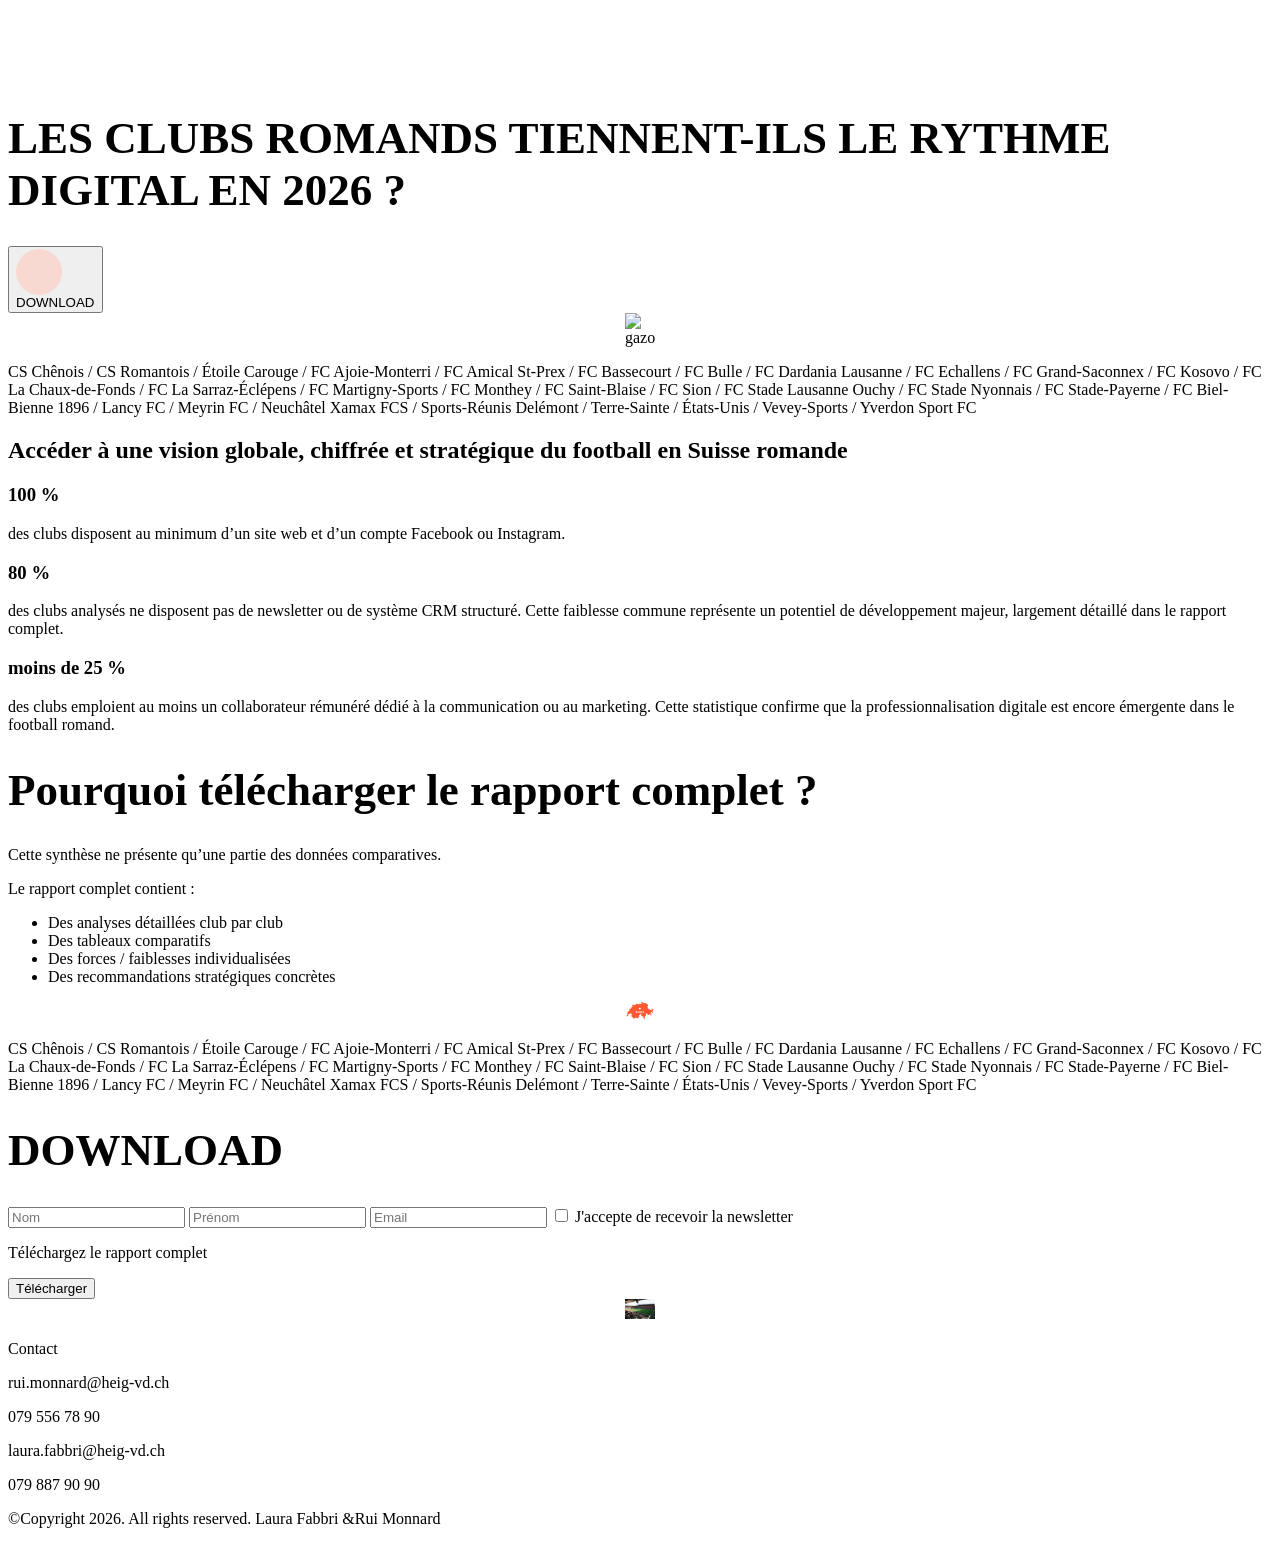
==== index.html @ 4b09a420 "Merge branch 'main' into dev" ====
<!DOCTYPE html>
<html lang="en">
<head>
    <meta charset="UTF-8">
    <meta name="viewport" content="width=device-width, initial-scale=1.0">
    <title>FC</title>
    <link rel="stylesheet" href="css/style.css">
    <script src="src/main.js" type="module" defer></script>

</head>
<body>
    <!-- data-bind-global="count" : Affiche le nombre total de rapports (métadonnées globales) -->
    <h1 data-bind-global="count"></h1>
    <div class="home_marquee__wrapper" data-marquee-wrapper="" style="transform: translateX(calc(-25% + 263.953px));"> <p style="transform: translateX(-19.35%);">United through the love of football&nbsp;</p> <p style="transform: translateX(-19.35%);">United through the love of football&nbsp;</p> </div>

    <h1>LES CLUBS ROMANDS TIENNENT-ILS LE RYTHME DIGITAL EN 2026 ?</h1>



<button class="download-btn">
    <span class="icon">
        <i class="ph ph-download-simple"></i>
    </span>
    <span class="text">DOWNLOAD</span>
</button>

 <section id="image-de-fond">
        <img src="./img/gazon.jpg" alt="gazon">
    </section>

    <p>CS Chênois / CS Romantois / Étoile Carouge / FC Ajoie-Monterri / FC Amical St-Prex / FC Bassecourt / FC Bulle / FC Dardania Lausanne / FC Echallens / FC Grand-Saconnex / FC Kosovo / FC La Chaux-de-Fonds / FC La Sarraz-Éclépens / FC Martigny-Sports / FC Monthey / FC Saint-Blaise / FC Sion / FC Stade Lausanne Ouchy / FC Stade Nyonnais / FC Stade-Payerne / FC Biel-Bienne 1896 / Lancy FC / Meyrin FC / Neuchâtel Xamax FCS / Sports-Réunis Delémont / Terre-Sainte / États-Unis / Vevey-Sports / Yverdon Sport FC</p>

    <h2>Accéder à une vision globale, chiffrée et stratégique du football en Suisse romande</h2>

<!-- data-bind-global="count" : Affiche le nombre total de rapports (métadonnées globales) -->
    <p data-bind-global="count"></p>

    <h3>100 % </h3>
    <p>des clubs disposent au minimum d’un site web et d’un compte Facebook ou Instagram. </p>

    <h3>80 % </h3>
    <p> des clubs analysés ne disposent pas de newsletter ou de système CRM structuré. Cette faiblesse commune représente un potentiel de développement majeur, largement détaillé dans le rapport complet. </p>

    <h3> moins de 25 % </h3>
    <p>des clubs emploient au moins un collaborateur rémunéré dédié à la communication ou au marketing. Cette statistique confirme que la professionnalisation digitale est encore émergente dans le football romand. </p>

    <h1>Pourquoi télécharger le rapport complet ?</h1>
    <p>Cette synthèse ne présente qu’une partie des données comparatives.<p/>
        <p>Le rapport complet contient :</p>


<ul>
    <li>Des analyses détaillées club par club</li>
    <li>Des tableaux comparatifs</li>
    <li>Des forces / faiblesses individualisées</li>
    <li>Des recommandations stratégiques concrètes</li>
</ul>


 <section id="Suisse">
        <img src="./img/suisse.svg" alt="Suisse">
    </section>

 <!-- id="teamList" : Conteneur où seront ajoutés dynamiquement les éléments de l'équipe. Le nom de cet ID ne doit pas être modifié. -->
    <section id="teamList">
    </section>

<p>CS Chênois / CS Romantois / Étoile Carouge / FC Ajoie-Monterri / FC Amical St-Prex / FC Bassecourt / FC Bulle / FC Dardania Lausanne / FC Echallens / FC Grand-Saconnex / FC Kosovo / FC La Chaux-de-Fonds / FC La Sarraz-Éclépens / FC Martigny-Sports / FC Monthey / FC Saint-Blaise / FC Sion / FC Stade Lausanne Ouchy / FC Stade Nyonnais / FC Stade-Payerne / FC Biel-Bienne 1896 / Lancy FC / Meyrin FC / Neuchâtel Xamax FCS / Sports-Réunis Delémont / Terre-Sainte / États-Unis / Vevey-Sports / Yverdon Sport FC</p>

<h1>DOWNLOAD</h1>


    <form id="downloadForm">
    <input type="text" name="lastName" placeholder="Nom">
    <input type="text" name="firstName" placeholder="Prénom">
    <input type="email" name="email" placeholder="Email">
    <input type="checkbox" name="newsletterAgreement" id="consent">
    <label for="consent">J'accepte de recevoir la newsletter</label>
    <p>Téléchargez le rapport complet</p>
    <button type="submit">Télécharger</button>
</form>

<section id="terrain">
        <img src="./img/terrain.jpg" alt="Terrain de football">
    </section>

    
    <!-- id="teamList" : Conteneur où seront ajoutés dynamiquement les éléments de l'équipe. Le nom de cet ID ne doit pas être modifié. -->
    <section id="teamList">
    </section>

    <!-- id="messageContainer" : Conteneur pour afficher les messages de succès ou d'erreur. Le nom de cet ID ne doit pas être modifié. -->
    <div id="messageContainer"></div>

    <!-- id="downloadForm" : Formulaire pour télécharger le PDF. Le nom de cet ID ne doit pas être modifié. -->
   <!--<form id="downloadForm"> </form>--> 
    
<footer>
    <p>Contact</p>
    <p>rui.monnard@heig-vd.ch</p>
    <p>079 556 78 90</p>
    <p>laura.fabbri@heig-vd.ch</p>
    <p>079 887 90 90</p>

     <p>©Copyright 2026. All rights reserved. Laura Fabbri &Rui Monnard</p>
</footer>
</body>
</html>
---- css/style.css ----
@import "reset.css";
@import "theme.css";

img {
    width: 100%;
    max-width: 30px;
    height: auto;
    display: block;
    margin: 0 auto 5px;
    transition: transform 0.3s;
}

.logo-box {
    border: 2px solid #ccc;
    padding: 10px;
    background-color: darkblue;
    color: white;
    text-align: center;
    transition: background-color 0.3s;
    height: 100%;
    display: flex;
    flex-direction: column;
    justify-content: center;
    align-items: center;
    border-radius: 15px;
    overflow: hidden;
}

.logo-box:hover {
    background-color: orange;
}

.logo-box:hover img {
    transform: scale(1.2);
}

.logo-box[data-team-name="Lancy FC"]:hover img {
    transform: scale(1.5);
}

.logo-box h2 {
    margin: 0;
    font-size: 0.8em;
}

#teamList {
    display: grid;
    grid-template-columns: repeat(7, 1fr);
    gap: 10px;
}

#teamList article {
    height: 90px;
}

@media (max-width: 768px) {
    #teamList {
        grid-template-columns: repeat(4, 1fr);
    }
}
    width: 250px;
}


.download-btn {
    display: inline-flex;
    align-items: center;
    gap: 14px;

    background-color: #fe5933; /* Orange du bouton */
    border: none;
    padding: 16px 32px;
    border-radius: 50px;

    font-family: Arial, sans-serif;
    cursor: pointer;

    color: white;
    font-size: 20px;
    font-weight: 700;

    box-shadow: 0 4px 12px rgba(0,0,0,0.25);
}

/* Cercle derrière l’icône */
.download-btn .icon {
    display: flex;
    justify-content: center;
    align-items: center;

    width: 46px;
    height: 46px;
    background-color: #f7d9d2; /* Cercle rose clair */
    border-radius: 50%;
}

/* Icône Phosphor */
.download-btn .icon i {
    font-size: 28px;
    color: #000;
}

.download-btn:hover {
    background-color: #ff6a41;
}

.download-btn:active {
    transform: scale(0.96);
}
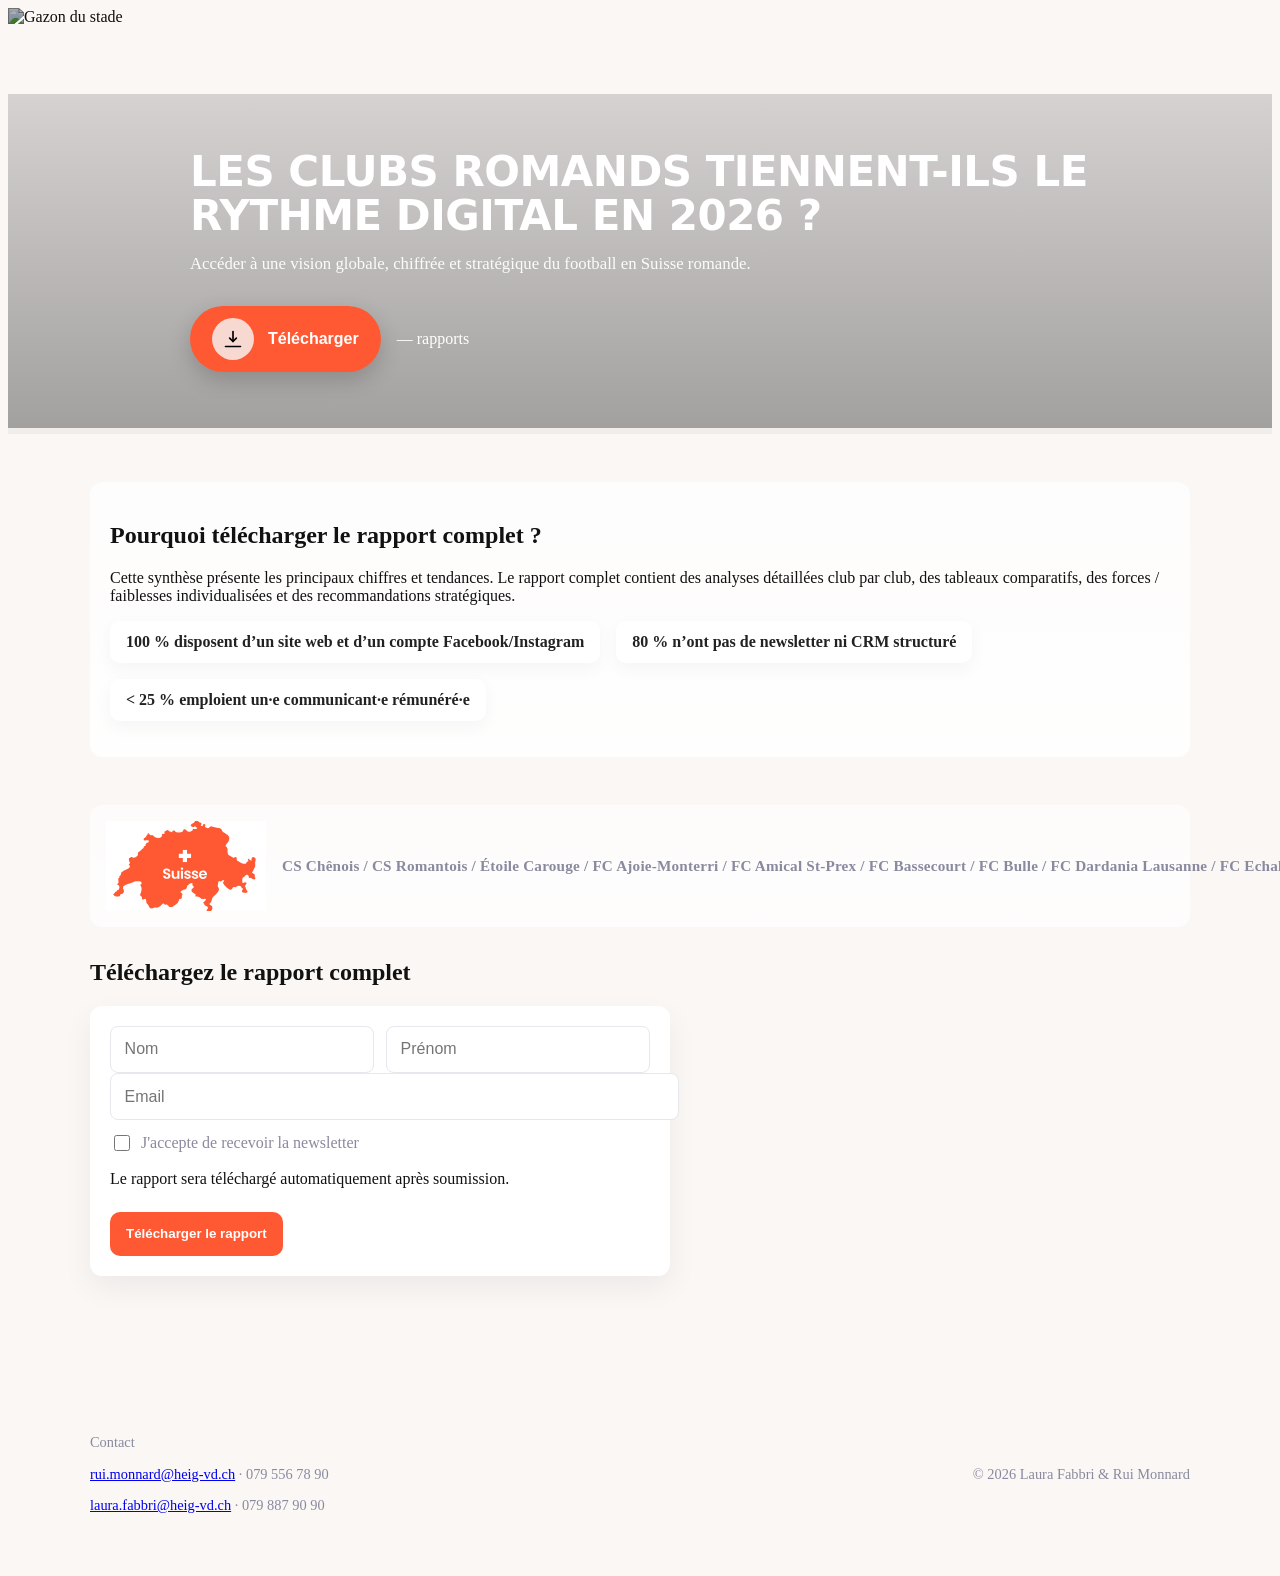
==== commit f8a7d6ea: "Grand changement" ====
--- a/index.html
+++ b/index.html
@@ -9,100 +9,88 @@
 
 </head>
 <body>
-    <!-- data-bind-global="count" : Affiche le nombre total de rapports (métadonnées globales) -->
-    <h1 data-bind-global="count"></h1>
-    <div class="home_marquee__wrapper" data-marquee-wrapper="" style="transform: translateX(calc(-25% + 263.953px));"> <p style="transform: translateX(-19.35%);">United through the love of football&nbsp;</p> <p style="transform: translateX(-19.35%);">United through the love of football&nbsp;</p> </div>
+  <header id="hero">
+    <div class="hero-overlay">
+      <div class="container">
+        <h1>LES CLUBS ROMANDS TIENNENT-ILS LE RYTHME DIGITAL EN 2026 ?</h1>
+        <p class="lead">Accéder à une vision globale, chiffrée et stratégique du football en Suisse romande.</p>
 
-    <h1>LES CLUBS ROMANDS TIENNENT-ILS LE RYTHME DIGITAL EN 2026 ?</h1>
+        <div class="hero-actions">
+          <a class="download-btn" href="#downloadForm" aria-label="Télécharger le rapport">
+            <span class="icon" aria-hidden="true">
+              <svg width="20" height="20" viewBox="0 0 24 24" fill="none" xmlns="http://www.w3.org/2000/svg"><path d="M12 3v12" stroke="#000" stroke-width="2" stroke-linecap="round" stroke-linejoin="round"/><path d="M8 11l4 4 4-4" stroke="#000" stroke-width="2" stroke-linecap="round" stroke-linejoin="round"/><path d="M21 21H3" stroke="#000" stroke-width="2" stroke-linecap="round" stroke-linejoin="round"/></svg>
+            </span>
+            <span class="text">Télécharger</span>
+          </a>
+          <p class="meta small" data-bind-global="count">— rapports</p>
+        </div>
+      </div>
+    </div>
+    <img class="hero-image" src="./img/gazon.jpg" alt="Gazon du stade">
+  </header>
+
+  <main class="container">
+    <section class="intro">
+      <h2>Pourquoi télécharger le rapport complet ?</h2>
+      <p>Cette synthèse présente les principaux chiffres et tendances. Le rapport complet contient des analyses détaillées club par club, des tableaux comparatifs, des forces / faiblesses individualisées et des recommandations stratégiques.</p>
+
+      <ul class="highlights">
+        <li><strong>100 %</strong> disposent d’un site web et d’un compte Facebook/Instagram</li>
+        <li><strong>80 %</strong> n’ont pas de newsletter ni CRM structuré</li>
+        <li><strong>&lt; 25 %</strong> emploient un·e communicant·e rémunéré·e</li>
+      </ul>
+    </section>
+
+    <section id="teamList" aria-label="Liste des rapports"></section>
+
+  
+    <section class="map-and-list">
+      <img src="./img/suisse.svg" alt="Carte de la Suisse" class="map" />
+     
+     <div class="ticker" aria-label="Liste des clubs en défilement">
+        <div class="ticker__move">
+          <span class="ticker__item">CS Chênois / CS Romantois / Étoile Carouge / FC Ajoie-Monterri / FC Amical St-Prex / FC Bassecourt / FC Bulle / FC Dardania Lausanne / FC Echallens / FC Grand-Saconnex / FC Kosovo / FC La Chaux-de-Fonds / FC La Sarraz-Éclépens / FC Martigny-Sports / FC Monthey / FC Saint-Blaise / FC Sion / FC Stade Lausanne Ouchy / FC Stade Nyonnais / FC Stade-Payerne / FC Biel-Bienne 1896 / Lancy FC / Meyrin FC / Neuchâtel Xamax FCS / Sports-Réunis Delémont / Terre-Sainte / Vevey-Sports / Yverdon Sport FC &nbsp; • &nbsp;</span>
+          <!-- duplication pour boucle fluide -->
+          <span class="ticker__item">CS Chênois / CS Romantois / Étoile Carouge / FC Ajoie-Monterri / FC Amical St-Prex / FC Bassecourt / FC Bulle / FC Dardania Lausanne / FC Echallens / FC Grand-Saconnex / FC Kosovo / FC La Chaux-de-Fonds / FC La Sarraz-Éclépens / FC Martigny-Sports / FC Monthey / FC Saint-Blaise / FC Sion / FC Stade Lausanne Ouchy / FC Stade Nyonnais / FC Stade-Payerne / FC Biel-Bienne 1896 / Lancy.FC/ Meyrin.FC/ Neuchâtel.Xamax.FCS/ Sports-Réunis.Delémont/ Terre-Sainte/ Vevey-Sports/ Yverdon.Sport.FC &nbsp; • &nbsp;</span>
+        </div>
+      </div>
+     </section>
 
 
+    <section id="download" class="download-section">
+      <h2>Téléchargez le rapport complet</h2>
 
-<button class="download-btn">
-    <span class="icon">
-        <i class="ph ph-download-simple"></i>
-    </span>
-    <span class="text">DOWNLOAD</span>
-</button>
+      <form id="downloadForm" class="form-card" aria-label="Formulaire de téléchargement">
+        <div class="form-row">
+          <input type="text" name="lastName" placeholder="Nom" required>
+          <input type="text" name="firstName" placeholder="Prénom" required>
+        </div>
 
- <section id="image-de-fond">
-        <img src="./img/gazon.jpg" alt="gazon">
+        <input type="email" name="email" placeholder="Email" required>
+
+        <label class="checkbox">
+          <input type="checkbox" name="newsletterAgreement" id="consent">
+          <span>J'accepte de recevoir la newsletter</span>
+        </label>
+
+        <p class="small muted">Le rapport sera téléchargé automatiquement après soumission.</p>
+
+        <button type="submit" class="primary">Télécharger le rapport</button>
+      </form>
+
+      <div id="messageContainer" aria-live="polite"></div>
     </section>
+  </main>
 
-    <p>CS Chênois / CS Romantois / Étoile Carouge / FC Ajoie-Monterri / FC Amical St-Prex / FC Bassecourt / FC Bulle / FC Dardania Lausanne / FC Echallens / FC Grand-Saconnex / FC Kosovo / FC La Chaux-de-Fonds / FC La Sarraz-Éclépens / FC Martigny-Sports / FC Monthey / FC Saint-Blaise / FC Sion / FC Stade Lausanne Ouchy / FC Stade Nyonnais / FC Stade-Payerne / FC Biel-Bienne 1896 / Lancy FC / Meyrin FC / Neuchâtel Xamax FCS / Sports-Réunis Delémont / Terre-Sainte / États-Unis / Vevey-Sports / Yverdon Sport FC</p>
-
-    <h2>Accéder à une vision globale, chiffrée et stratégique du football en Suisse romande</h2>
-
-<!-- data-bind-global="count" : Affiche le nombre total de rapports (métadonnées globales) -->
-    <p data-bind-global="count"></p>
-
-    <h3>100 % </h3>
-    <p>des clubs disposent au minimum d’un site web et d’un compte Facebook ou Instagram. </p>
-
-    <h3>80 % </h3>
-    <p> des clubs analysés ne disposent pas de newsletter ou de système CRM structuré. Cette faiblesse commune représente un potentiel de développement majeur, largement détaillé dans le rapport complet. </p>
-
-    <h3> moins de 25 % </h3>
-    <p>des clubs emploient au moins un collaborateur rémunéré dédié à la communication ou au marketing. Cette statistique confirme que la professionnalisation digitale est encore émergente dans le football romand. </p>
-
-    <h1>Pourquoi télécharger le rapport complet ?</h1>
-    <p>Cette synthèse ne présente qu’une partie des données comparatives.<p/>
-        <p>Le rapport complet contient :</p>
-
-
-<ul>
-    <li>Des analyses détaillées club par club</li>
-    <li>Des tableaux comparatifs</li>
-    <li>Des forces / faiblesses individualisées</li>
-    <li>Des recommandations stratégiques concrètes</li>
-</ul>
-
-
- <section id="Suisse">
-        <img src="./img/suisse.svg" alt="Suisse">
-    </section>
-
- <!-- id="teamList" : Conteneur où seront ajoutés dynamiquement les éléments de l'équipe. Le nom de cet ID ne doit pas être modifié. -->
-    <section id="teamList">
-    </section>
-
-<p>CS Chênois / CS Romantois / Étoile Carouge / FC Ajoie-Monterri / FC Amical St-Prex / FC Bassecourt / FC Bulle / FC Dardania Lausanne / FC Echallens / FC Grand-Saconnex / FC Kosovo / FC La Chaux-de-Fonds / FC La Sarraz-Éclépens / FC Martigny-Sports / FC Monthey / FC Saint-Blaise / FC Sion / FC Stade Lausanne Ouchy / FC Stade Nyonnais / FC Stade-Payerne / FC Biel-Bienne 1896 / Lancy FC / Meyrin FC / Neuchâtel Xamax FCS / Sports-Réunis Delémont / Terre-Sainte / États-Unis / Vevey-Sports / Yverdon Sport FC</p>
-
-<h1>DOWNLOAD</h1>
-
-
-    <form id="downloadForm">
-    <input type="text" name="lastName" placeholder="Nom">
-    <input type="text" name="firstName" placeholder="Prénom">
-    <input type="email" name="email" placeholder="Email">
-    <input type="checkbox" name="newsletterAgreement" id="consent">
-    <label for="consent">J'accepte de recevoir la newsletter</label>
-    <p>Téléchargez le rapport complet</p>
-    <button type="submit">Télécharger</button>
-</form>
-
-<section id="terrain">
-        <img src="./img/terrain.jpg" alt="Terrain de football">
-    </section>
-
-    
-    <!-- id="teamList" : Conteneur où seront ajoutés dynamiquement les éléments de l'équipe. Le nom de cet ID ne doit pas être modifié. -->
-    <section id="teamList">
-    </section>
-
-    <!-- id="messageContainer" : Conteneur pour afficher les messages de succès ou d'erreur. Le nom de cet ID ne doit pas être modifié. -->
-    <div id="messageContainer"></div>
-
-    <!-- id="downloadForm" : Formulaire pour télécharger le PDF. Le nom de cet ID ne doit pas être modifié. -->
-   <!--<form id="downloadForm"> </form>--> 
-    
-<footer>
-    <p>Contact</p>
-    <p>rui.monnard@heig-vd.ch</p>
-    <p>079 556 78 90</p>
-    <p>laura.fabbri@heig-vd.ch</p>
-    <p>079 887 90 90</p>
-
-     <p>©Copyright 2026. All rights reserved. Laura Fabbri &Rui Monnard</p>
-</footer>
+  <footer class="site-footer">
+    <div class="container">
+      <div class="contact">
+        <p>Contact</p>
+        <p><a href="mailto:rui.monnard@heig-vd.ch">rui.monnard@heig-vd.ch</a> · 079 556 78 90</p>
+        <p><a href="mailto:laura.fabbri@heig-vd.ch">laura.fabbri@heig-vd.ch</a> · 079 887 90 90</p>
+      </div>
+      <p class="copyright">© 2026 Laura Fabbri &amp; Rui Monnard</p>
+    </div>
+  </footer>
 </body>
 </html>
--- a/css/style.css
+++ b/css/style.css
@@ -2,112 +2,308 @@
 @import "theme.css";
 
 img {
-    width: 100%;
-    max-width: 30px;
-    height: auto;
-    display: block;
-    margin: 0 auto 5px;
-    transition: transform 0.3s;
-}
-
-.logo-box {
-    border: 2px solid #ccc;
-    padding: 10px;
-    background-color: darkblue;
-    color: white;
-    text-align: center;
-    transition: background-color 0.3s;
-    height: 100%;
-    display: flex;
-    flex-direction: column;
-    justify-content: center;
-    align-items: center;
-    border-radius: 15px;
-    overflow: hidden;
-}
-
-.logo-box:hover {
-    background-color: orange;
-}
-
-.logo-box:hover img {
-    transform: scale(1.2);
-}
-
-.logo-box[data-team-name="Lancy FC"]:hover img {
-    transform: scale(1.5);
-}
-
-.logo-box h2 {
-    margin: 0;
-    font-size: 0.8em;
-}
-
-#teamList {
-    display: grid;
-    grid-template-columns: repeat(7, 1fr);
-    gap: 10px;
-}
-
-#teamList article {
-    height: 90px;
-}
-
-@media (max-width: 768px) {
-    #teamList {
-        grid-template-columns: repeat(4, 1fr);
-    }
-}
     width: 250px;
 }
 
-
-.download-btn {
-    display: inline-flex;
-    align-items: center;
-    gap: 14px;
-
-    background-color: #fe5933; /* Orange du bouton */
-    border: none;
-    padding: 16px 32px;
-    border-radius: 50px;
-
-    font-family: Arial, sans-serif;
-    cursor: pointer;
-
-    color: white;
-    font-size: 20px;
-    font-weight: 700;
-
-    box-shadow: 0 4px 12px rgba(0,0,0,0.25);
-}
-
-/* Cercle derrière l’icône */
-.download-btn .icon {
-    display: flex;
-    justify-content: center;
-    align-items: center;
-
-    width: 46px;
-    height: 46px;
-    background-color: #f7d9d2; /* Cercle rose clair */
-    border-radius: 50%;
-}
-
-/* Icône Phosphor */
-.download-btn .icon i {
-    font-size: 28px;
-    color: #000;
-}
-
-.download-btn:hover {
-    background-color: #ff6a41;
-}
-
-.download-btn:active {
-    transform: scale(0.96);
-}
-
-
-
-
+:root{
+  --accent:#fe5933;
+  --accent-strong:#ff6a41;
+  --muted:#8a8a9f;
+  --bg:#faf7f5;
+  --card:#ffffff;
+  --radius:12px;
+  --container:1100px;
+}
+
+/* Base */
+html,body{
+  height:100%;
+  background:var(--bg);
+  color:#111;
+  -webkit-font-smoothing:antialiased;
+  -moz-osx-font-smoothing:grayscale;
+}
+
+.container{
+  max-width:var(--container);
+  margin:0 auto;
+  padding:1rem;
+}
+
+/* HERO */
+#hero{
+  position:relative;
+  overflow:hidden;
+  min-height:420px;
+  display:flex;
+  align-items:flex-end;
+  margin-bottom:2rem;
+  border-bottom:6px solid rgba(0,0,0,0.04);
+}
+
+.hero-image{
+  position:absolute;
+  inset:0;
+  width:100%;
+  height:100%;
+  object-fit:cover;
+  filter:contrast(0.95) saturate(0.95) brightness(0.7);
+  z-index:0;
+}
+
+.hero-overlay{
+  position:relative;
+  z-index:2;
+  width:100%;
+  padding:2.5rem 1rem;
+  background:linear-gradient(180deg, rgba(0,0,0,0.15) 0%, rgba(0,0,0,0.35) 100%);
+  color:#fff;
+}
+
+#hero .container{
+  display:flex;
+  flex-direction:column;
+  gap:1rem;
+  align-items:flex-start;
+  max-width:900px;
+}
+
+#hero h1{
+  font-family: "Trial", system-ui, sans-serif;
+  font-size: clamp(22px, 5vw, 42px);
+  line-height:1.05;
+  margin:0;
+  letter-spacing: -0.5px;
+}
+
+.lead{
+  margin:0;
+  opacity:0.95;
+  font-size:1.05rem;
+}
+
+/* Hero actions */
+.hero-actions{
+  display:flex;
+  gap:1rem;
+  align-items:center;
+  margin-top:1rem;
+}
+
+.download-btn{
+  display:inline-flex;
+  align-items:center;
+  gap:14px;
+  background-color:var(--accent);
+  border:none;
+  padding:12px 22px;
+  border-radius:50px;
+  font-family: Arial, sans-serif;
+  cursor:pointer;
+  color:white;
+  font-size:16px;
+  font-weight:700;
+  box-shadow: 0 8px 22px rgba(0,0,0,0.18);
+  text-decoration:none;
+}
+
+.download-btn .icon{
+  display:flex;
+  justify-content:center;
+  align-items:center;
+  width:42px;
+  height:42px;
+  background-color:#f7d9d2;
+  border-radius:50%;
+}
+
+.download-btn:hover{ background-color:var(--accent-strong); transform:translateY(-2px); }
+
+/* Intro */
+.intro{
+  background:linear-gradient(180deg, rgba(255,255,255,0.7), rgba(255,255,255,0.9));
+  padding:1.25rem;
+  border-radius:12px;
+  margin-bottom:1.5rem;
+}
+
+.highlights{
+  display:flex;
+  gap:1rem;
+  flex-wrap:wrap;
+  list-style:none;
+  padding:0;
+  margin-top:1rem;
+}
+.highlights li{
+  background:var(--card);
+  padding:0.75rem 1rem;
+  border-radius:10px;
+  box-shadow:0 6px 18px rgba(16,24,40,0.04);
+  font-weight:600;
+  color:#222;
+}
+
+/* Team list (rempli par templating) */
+#teamList{
+  display:grid;
+  grid-template-columns: repeat(auto-fill, minmax(240px,1fr));
+  gap:1rem;
+  margin:1.25rem 0;
+}
+
+/* Template fallback look */
+#teamList article{
+  background:var(--card);
+  border-radius:10px;
+  padding:1rem;
+  box-shadow:0 8px 20px rgba(16,24,40,0.06);
+  display:flex;
+  flex-direction:column;
+  gap:0.5rem;
+  align-items:center;
+  text-align:center;
+}
+
+#teamList img{ width:90px; height:auto; object-fit:contain; border-radius:8px; }
+
+/* Map + clubs list */
+.map-and-list{
+  display:flex;
+  gap:1rem;
+  align-items:center;
+  margin:1.5rem 0;
+  background:linear-gradient(180deg, rgba(255,255,255,0.6), rgba(255,255,255,0.8));
+  padding:1rem;
+  border-radius:12px;
+}
+.map{ width:160px; height:auto; }
+.clubs-list{ font-size:0.9rem; color:var(--muted); margin:0; }
+
+/* Download form */
+.download-section{
+  margin:2rem 0;
+}
+.form-card{
+  background:var(--card);
+  padding:1.25rem;
+  border-radius:12px;
+  box-shadow:0 12px 30px rgba(16,24,40,0.06);
+  max-width:540px;
+}
+.form-row{ display:flex; gap:0.75rem; }
+.form-row input{ flex:1; }
+
+input[type="text"],
+input[type="email"]{
+  width:100%;
+  padding:0.85rem;
+  border-radius:8px;
+  border:1px solid #e7e7ee;
+  font-size:1rem;
+  background:#fff;
+}
+input[type="email"]:focus,
+input[type="text"]:focus{ outline:2px solid rgba(254,89,51,0.12); border-color:var(--accent); }
+
+.checkbox{ display:flex; gap:0.5rem; align-items:center; margin:0.75rem 0; color:var(--muted); }
+.checkbox input{ width:16px; height:16px; }
+
+button.primary{
+  background:var(--accent);
+  color:#fff;
+  border:none;
+  padding:0.9rem 1rem;
+  border-radius:10px;
+  font-weight:700;
+  cursor:pointer;
+  margin-top:0.5rem;
+}
+button.primary:hover{ background:var(--accent-strong); transform:translateY(-1px); }
+
+/* message container */
+#messageContainer{ margin-top:1rem; }
+
+/* Footer */
+.site-footer{
+  margin-top:3rem;
+  padding:2rem 0;
+  font-size:0.9rem;
+  color:var(--muted);
+  background:transparent;
+}
+.site-footer .container{ display:flex; justify-content:space-between; align-items:center; gap:1rem; flex-wrap:wrap; }
+
+/* Responsive */
+@media (max-width:760px){
+  .map-and-list{ flex-direction:column; align-items:flex-start; }
+  .hero-overlay{ padding:1.5rem; }
+  .hero-actions{ flex-direction:column; align-items:flex-start; gap:0.5rem; }
+  .form-row{ flex-direction:column; }
+  #teamList{ grid-template-columns: repeat(2, 1fr); }
+}
+
+@media (max-width:420px){
+  #teamList{ grid-template-columns: 1fr; }
+  .hero-overlay{ padding:1rem; }
+  .container{ padding:0.75rem; }
+}
+
+
+// ...existing code...
+
+/* Ticker horizontal infini (liste des clubs) */
+.ticker{
+  overflow:hidden;
+  width:100%;
+  background:linear-gradient(180deg, rgba(255,255,255,0.0), rgba(255,255,255,0.02));
+  border-radius:8px;
+  padding:0.5rem 0.75rem;
+  box-sizing:border-box;
+}
+
+.ticker__move{
+  display:flex;
+  gap:2rem;
+  align-items:center;
+  white-space:nowrap;
+  /* animation: translate de 0 → -50% (une moitié = un bloc de texte), durée ajustable */
+  animation: ticker-scroll 28s linear infinite;
+  will-change:transform;
+}
+
+/* Chaque item (le texte complet) */
+.ticker__item{
+  display:inline-block;
+  color:var(--muted);
+  font-weight:700;
+  font-size:0.95rem;
+  letter-spacing:0.2px;
+}
+
+/* animation : move vers la gauche d'une moitié de largeur (duplication nécessaire) */
+@keyframes ticker-scroll{
+  0% { transform: translateX(0); }
+  100% { transform: translateX(-50%); }
+}
+
+/* ralentir sur petits écrans */
+@media (max-width:760px){
+  .ticker__move{ animation-duration:40s; }
+  .ticker__item{ font-size:0.9rem; }
+}
+@media (max-width:420px){
+  .ticker__move{ animation-duration:50s; }
+  .ticker__item{ font-size:0.85rem; }
+}
+
+/* option : pause au survol pour faciliter la lecture */
+.ticker:hover .ticker__move{ animation-play-state:paused; }
+
+
+
+
+
+
+
+
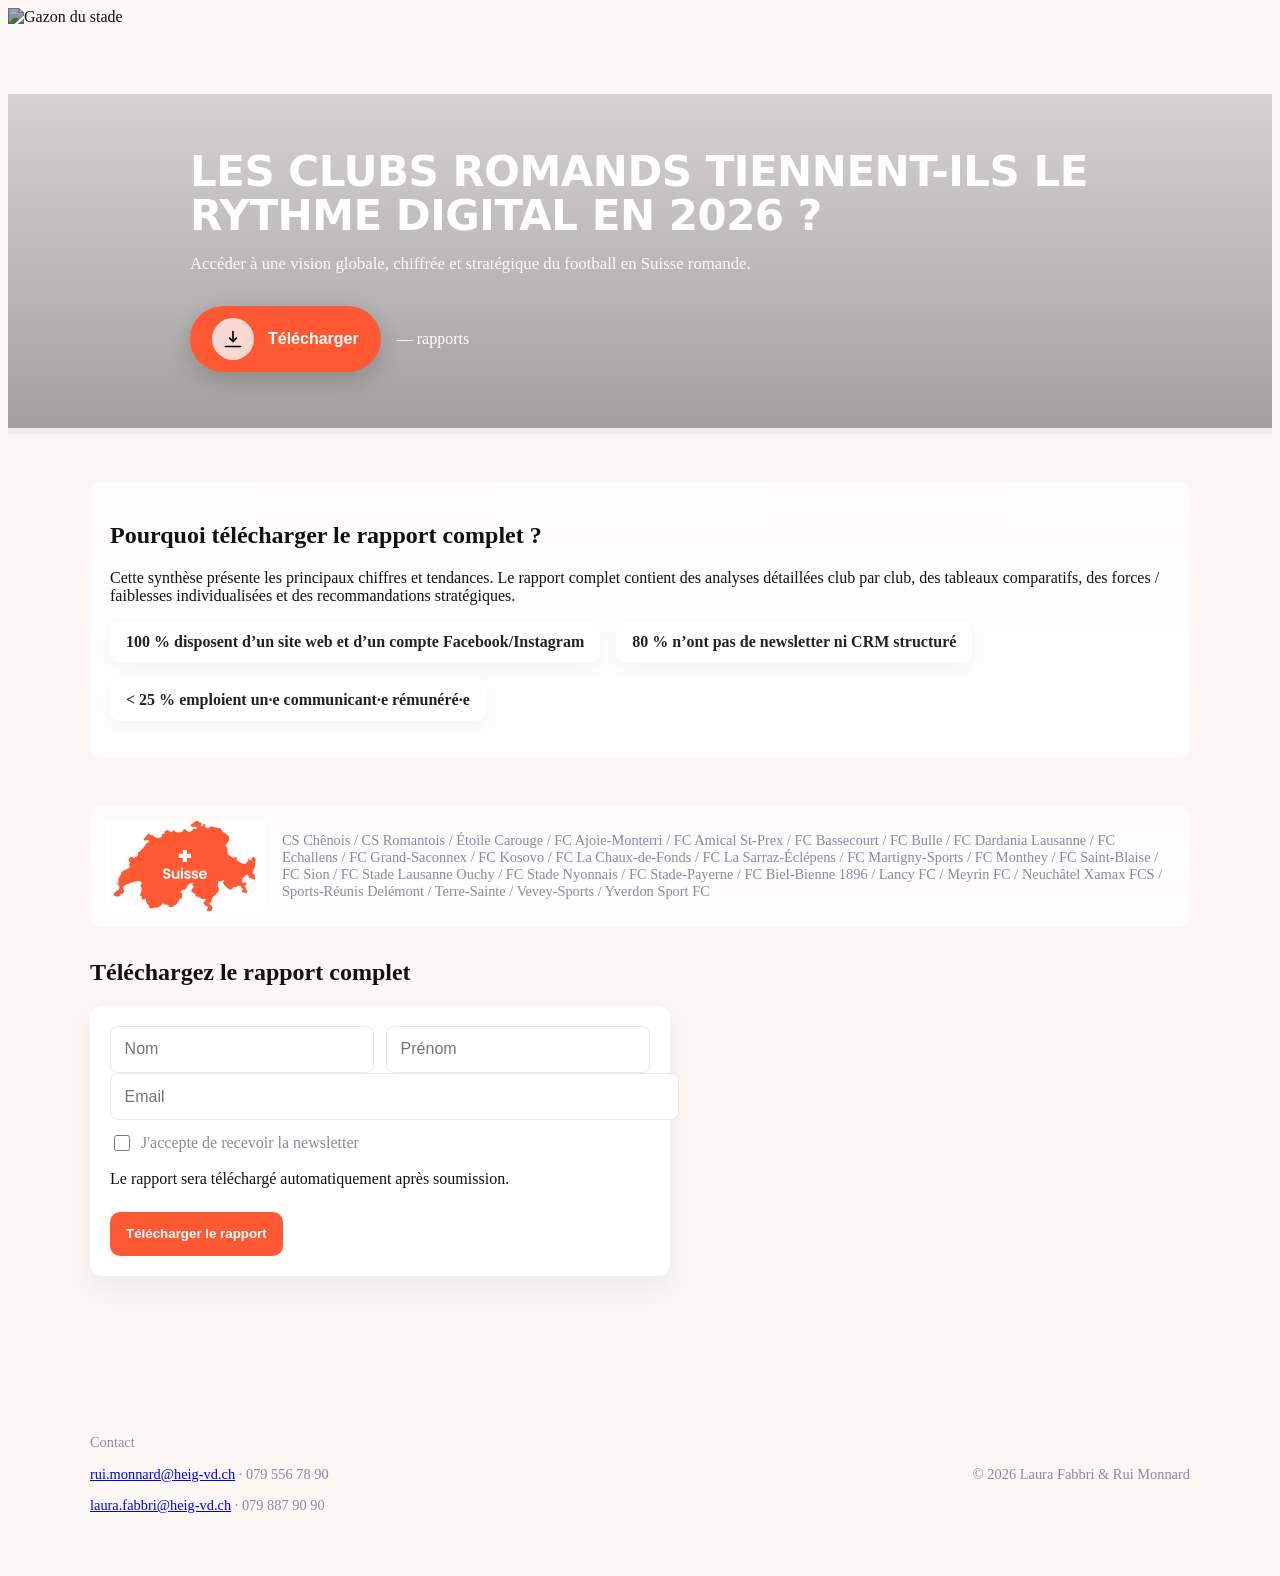
==== commit 75fbe40e: "c'est bon" ====
--- a/index.html
+++ b/index.html
@@ -43,19 +43,10 @@
 
     <section id="teamList" aria-label="Liste des rapports"></section>
 
-  
     <section class="map-and-list">
       <img src="./img/suisse.svg" alt="Carte de la Suisse" class="map" />
-     
-     <div class="ticker" aria-label="Liste des clubs en défilement">
-        <div class="ticker__move">
-          <span class="ticker__item">CS Chênois / CS Romantois / Étoile Carouge / FC Ajoie-Monterri / FC Amical St-Prex / FC Bassecourt / FC Bulle / FC Dardania Lausanne / FC Echallens / FC Grand-Saconnex / FC Kosovo / FC La Chaux-de-Fonds / FC La Sarraz-Éclépens / FC Martigny-Sports / FC Monthey / FC Saint-Blaise / FC Sion / FC Stade Lausanne Ouchy / FC Stade Nyonnais / FC Stade-Payerne / FC Biel-Bienne 1896 / Lancy FC / Meyrin FC / Neuchâtel Xamax FCS / Sports-Réunis Delémont / Terre-Sainte / Vevey-Sports / Yverdon Sport FC &nbsp; • &nbsp;</span>
-          <!-- duplication pour boucle fluide -->
-          <span class="ticker__item">CS Chênois / CS Romantois / Étoile Carouge / FC Ajoie-Monterri / FC Amical St-Prex / FC Bassecourt / FC Bulle / FC Dardania Lausanne / FC Echallens / FC Grand-Saconnex / FC Kosovo / FC La Chaux-de-Fonds / FC La Sarraz-Éclépens / FC Martigny-Sports / FC Monthey / FC Saint-Blaise / FC Sion / FC Stade Lausanne Ouchy / FC Stade Nyonnais / FC Stade-Payerne / FC Biel-Bienne 1896 / Lancy.FC/ Meyrin.FC/ Neuchâtel.Xamax.FCS/ Sports-Réunis.Delémont/ Terre-Sainte/ Vevey-Sports/ Yverdon.Sport.FC &nbsp; • &nbsp;</span>
-        </div>
-      </div>
-     </section>
-
+      <p class="clubs-list">CS Chênois / CS Romantois / Étoile Carouge / FC Ajoie-Monterri / FC Amical St-Prex / FC Bassecourt / FC Bulle / FC Dardania Lausanne / FC Echallens / FC Grand-Saconnex / FC Kosovo / FC La Chaux-de-Fonds / FC La Sarraz-Éclépens / FC Martigny-Sports / FC Monthey / FC Saint-Blaise / FC Sion / FC Stade Lausanne Ouchy / FC Stade Nyonnais / FC Stade-Payerne / FC Biel-Bienne 1896 / Lancy FC / Meyrin FC / Neuchâtel Xamax FCS / Sports-Réunis Delémont / Terre-Sainte / Vevey-Sports / Yverdon Sport FC</p>
+    </section>
 
     <section id="download" class="download-section">
       <h2>Téléchargez le rapport complet</h2>
--- a/css/style.css
+++ b/css/style.css
@@ -1,9 +1,5 @@
 @import "reset.css";
 @import "theme.css";
-
-img {
-    width: 250px;
-}
 
 :root{
   --accent:#fe5933;
@@ -247,63 +243,4 @@
   #teamList{ grid-template-columns: 1fr; }
   .hero-overlay{ padding:1rem; }
   .container{ padding:0.75rem; }
-}
-
-
-// ...existing code...
-
-/* Ticker horizontal infini (liste des clubs) */
-.ticker{
-  overflow:hidden;
-  width:100%;
-  background:linear-gradient(180deg, rgba(255,255,255,0.0), rgba(255,255,255,0.02));
-  border-radius:8px;
-  padding:0.5rem 0.75rem;
-  box-sizing:border-box;
-}
-
-.ticker__move{
-  display:flex;
-  gap:2rem;
-  align-items:center;
-  white-space:nowrap;
-  /* animation: translate de 0 → -50% (une moitié = un bloc de texte), durée ajustable */
-  animation: ticker-scroll 28s linear infinite;
-  will-change:transform;
-}
-
-/* Chaque item (le texte complet) */
-.ticker__item{
-  display:inline-block;
-  color:var(--muted);
-  font-weight:700;
-  font-size:0.95rem;
-  letter-spacing:0.2px;
-}
-
-/* animation : move vers la gauche d'une moitié de largeur (duplication nécessaire) */
-@keyframes ticker-scroll{
-  0% { transform: translateX(0); }
-  100% { transform: translateX(-50%); }
-}
-
-/* ralentir sur petits écrans */
-@media (max-width:760px){
-  .ticker__move{ animation-duration:40s; }
-  .ticker__item{ font-size:0.9rem; }
-}
-@media (max-width:420px){
-  .ticker__move{ animation-duration:50s; }
-  .ticker__item{ font-size:0.85rem; }
-}
-
-/* option : pause au survol pour faciliter la lecture */
-.ticker:hover .ticker__move{ animation-play-state:paused; }
-
-
-
-
-
-
-
-
+}
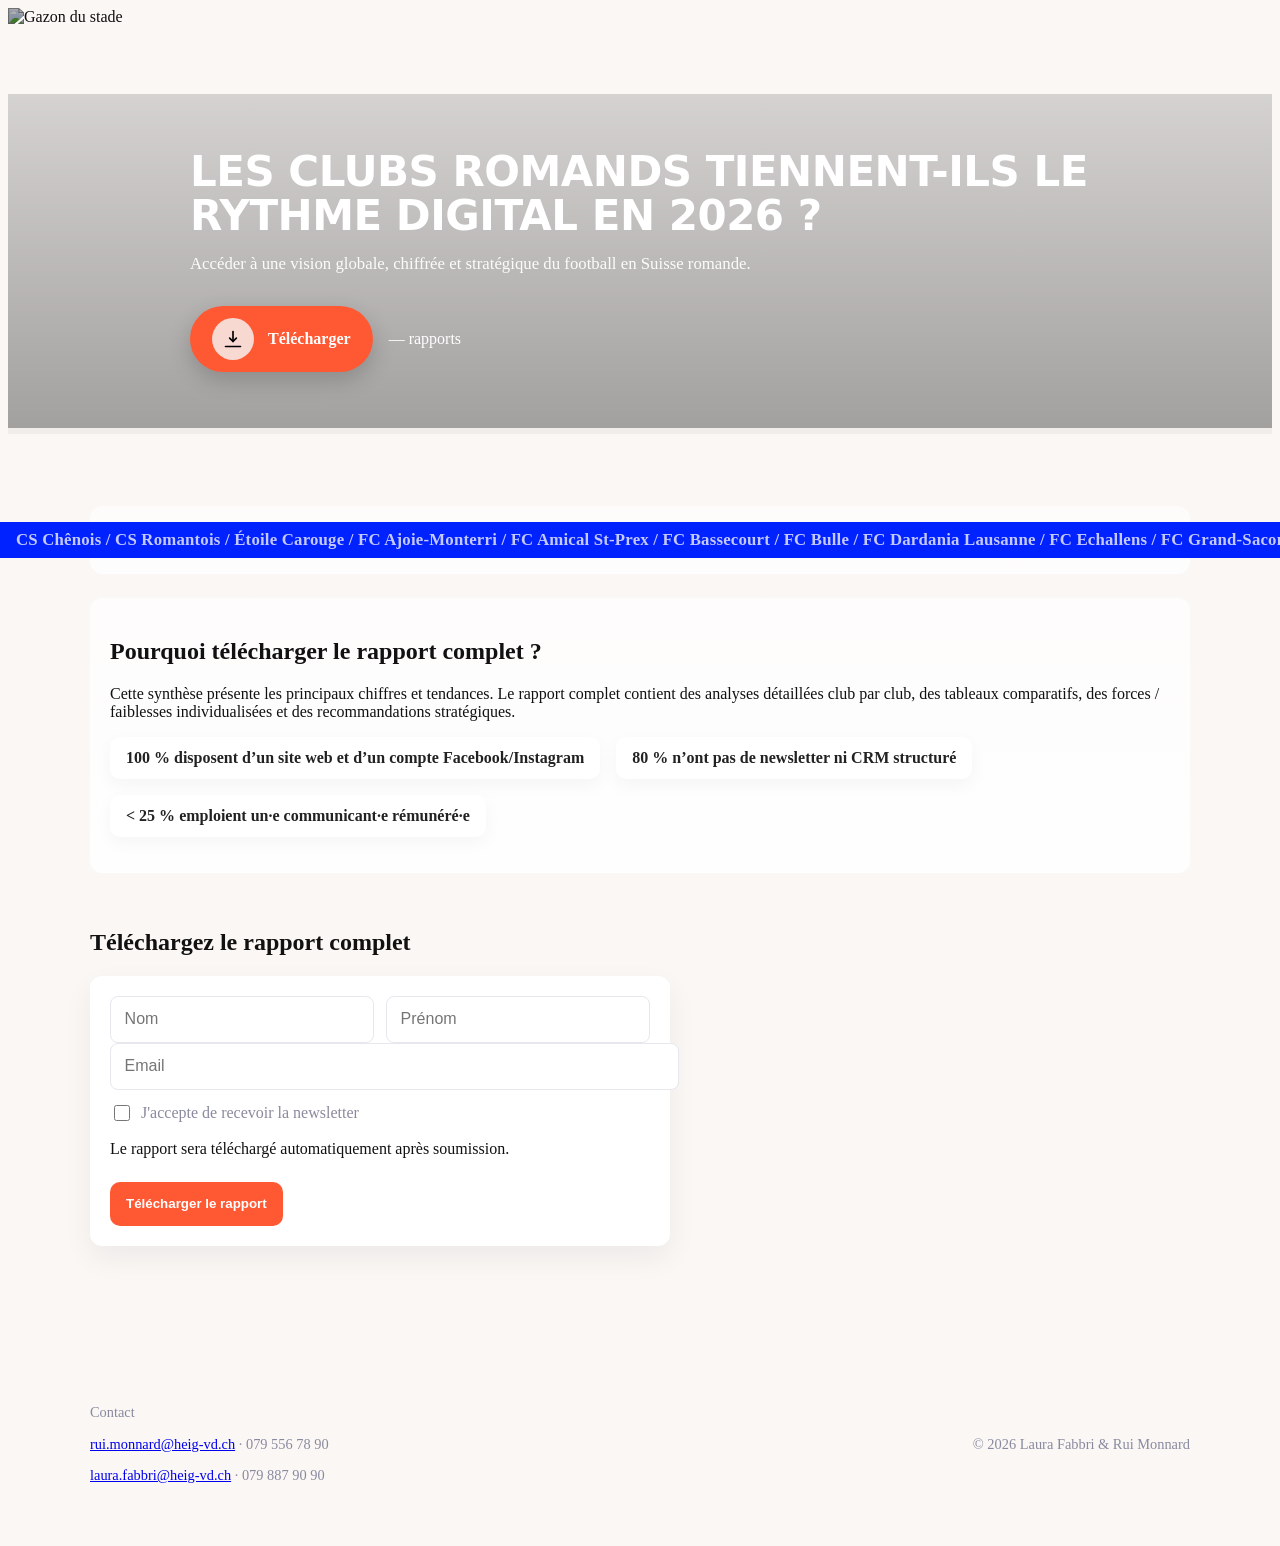
==== commit b86a8cde: "équipe qui défile" ====
--- a/index.html
+++ b/index.html
@@ -15,6 +15,10 @@
         <h1>LES CLUBS ROMANDS TIENNENT-ILS LE RYTHME DIGITAL EN 2026 ?</h1>
         <p class="lead">Accéder à une vision globale, chiffrée et stratégique du football en Suisse romande.</p>
 
+        
+
+
+
         <div class="hero-actions">
           <a class="download-btn" href="#downloadForm" aria-label="Télécharger le rapport">
             <span class="icon" aria-hidden="true">
@@ -30,6 +34,17 @@
   </header>
 
   <main class="container">
+
+    <section class="map-and-list">
+      
+      <div class="ticker" aria-label="Liste des clubs en défilement">
+        <div class="ticker__move" aria-hidden="true">
+          <span class="ticker__item">CS Chênois / CS Romantois / Étoile Carouge / FC Ajoie-Monterri / FC Amical St-Prex / FC Bassecourt / FC Bulle / FC Dardania Lausanne / FC Echallens / FC Grand-Saconnex / FC Kosovo / FC La Chaux-de-Fonds / FC La Sarraz-Éclépens / FC Martigny-Sports / FC Monthey / FC Saint-Blaise / FC Sion / FC Stade Lausanne Ouchy / FC Stade Nyonnais / FC Stade-Payerne / FC Biel-Bienne 1896 / Lancy FC / Meyrin FC / Neuchâtel Xamax FCS / Sports-Réunis Delémont / Terre-Sainte / Vevey-Sports / Yverdon Sport FC&nbsp;•&nbsp;</span>
+          
+        </div>
+      </div>
+     </section>
+
     <section class="intro">
       <h2>Pourquoi télécharger le rapport complet ?</h2>
       <p>Cette synthèse présente les principaux chiffres et tendances. Le rapport complet contient des analyses détaillées club par club, des tableaux comparatifs, des forces / faiblesses individualisées et des recommandations stratégiques.</p>
@@ -43,10 +58,7 @@
 
     <section id="teamList" aria-label="Liste des rapports"></section>
 
-    <section class="map-and-list">
-      <img src="./img/suisse.svg" alt="Carte de la Suisse" class="map" />
-      <p class="clubs-list">CS Chênois / CS Romantois / Étoile Carouge / FC Ajoie-Monterri / FC Amical St-Prex / FC Bassecourt / FC Bulle / FC Dardania Lausanne / FC Echallens / FC Grand-Saconnex / FC Kosovo / FC La Chaux-de-Fonds / FC La Sarraz-Éclépens / FC Martigny-Sports / FC Monthey / FC Saint-Blaise / FC Sion / FC Stade Lausanne Ouchy / FC Stade Nyonnais / FC Stade-Payerne / FC Biel-Bienne 1896 / Lancy FC / Meyrin FC / Neuchâtel Xamax FCS / Sports-Réunis Delémont / Terre-Sainte / Vevey-Sports / Yverdon Sport FC</p>
-    </section>
+    
 
     <section id="download" class="download-section">
       <h2>Téléchargez le rapport complet</h2>
--- a/css/style.css
+++ b/css/style.css
@@ -150,7 +150,8 @@
 
 /* Template fallback look */
 #teamList article{
-  background:var(--card);
+  background:#0022ff; /* bleu demandé (hex 6 digits) */
+  color:#ffffff;
   border-radius:10px;
   padding:1rem;
   box-shadow:0 8px 20px rgba(16,24,40,0.06);
@@ -162,6 +163,15 @@
 }
 
 #teamList img{ width:90px; height:auto; object-fit:contain; border-radius:8px; }
+
+#teamList article:hover,
+#teamList article:focus{
+  background:#fe5933; /* orange demandé */
+  transform: translateY(-6px) scale(1.04);
+  box-shadow:0 18px 40px rgba(254,89,51,0.18);
+  cursor:pointer;
+  outline: none;
+}
 
 /* Map + clubs list */
 .map-and-list{
@@ -243,4 +253,64 @@
   #teamList{ grid-template-columns: 1fr; }
   .hero-overlay{ padding:1rem; }
   .container{ padding:0.75rem; }
-}+}
+
+
+
+/* ticker : ligne de texte qui défile à l'infini */
+
+.ticker{
+  position: relative;
+  width: 100vw;                     /* prend toute la largeur du viewport */
+  left: 50%;                        /* recentre par rapport au conteneur */
+  margin-left: calc(-50vw + 0px);   /* décale pour aligner parfaitement à gauche */
+  background: #0022ff;
+  color: #C4C9FF;
+  border-radius: 0;                 /* optionnel : bordure pleine sur toute la largeur */
+  overflow: hidden;
+  padding: 0.6rem 1rem;
+  box-sizing: border-box;
+  z-index: 1;
+}
+
+
+.ticker__move{
+  display:flex;
+  gap:2.5rem;
+  align-items:center;
+  white-space:nowrap;
+  /* animation : ajuste la durée pour accélérer/ralentir */
+  animation: ticker-scroll 28s linear infinite;
+  will-change: transform;
+}
+
+/* chaque bloc de texte (dupliqué pour boucle fluide) */
+.ticker__item{
+  display:inline-block;
+  font-weight:700;
+  font-size:1.05rem;
+  line-height:1;
+  letter-spacing:0.2px;
+  color: inherit;
+}
+
+/* pause au survol pour lire */
+.ticker:hover .ticker__move{ animation-play-state: paused; }
+
+/* animation : déplace d'une moitié (duplication) */
+@keyframes ticker-scroll {
+  0%   { transform: translateX(0); }
+  100% { transform: translateX(-50%); }
+}
+
+/* adaptabilité : évite débordement sur petits écrans */
+.ticker, .ticker__move, .ticker__item { min-width: 0; }
+@media (max-width:760px){
+  .ticker__item{ font-size:0.95rem; }
+  .ticker__move{ animation-duration:36s; }
+}
+@media (max-width:420px){
+  .ticker__item{ font-size:0.9rem; }
+  .ticker__move{ animation-duration:44s; }
+}
+
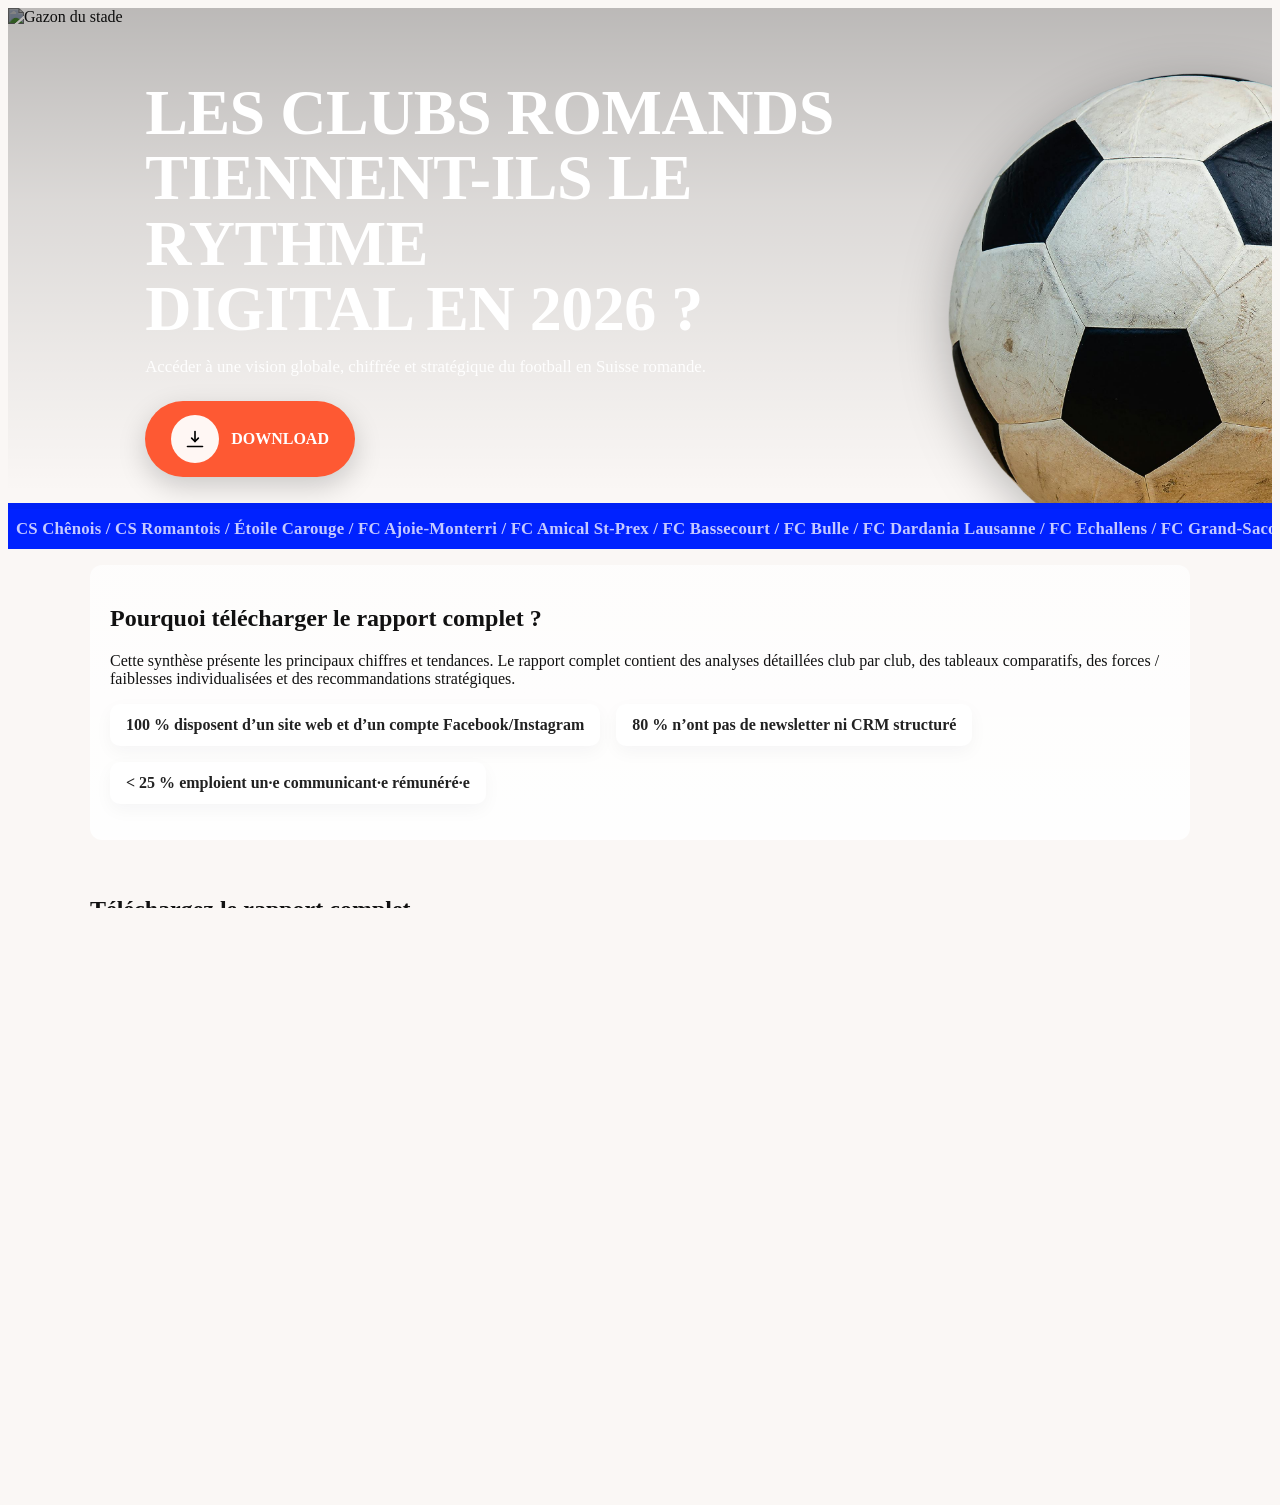
==== commit 8b0ca436: "teste" ====
--- a/index.html
+++ b/index.html
@@ -9,41 +9,45 @@
 
 </head>
 <body>
+ <!-- ...existing code... -->
   <header id="hero">
     <div class="hero-overlay">
-      <div class="container">
-        <h1>LES CLUBS ROMANDS TIENNENT-ILS LE RYTHME DIGITAL EN 2026 ?</h1>
-        <p class="lead">Accéder à une vision globale, chiffrée et stratégique du football en Suisse romande.</p>
+      <div class="container hero-inner">
+        <div class="hero-text">
+          <h1>LES CLUBS ROMANDS<br>TIENNENT-ILS LE RYTHME<br>DIGITAL EN 2026 ?</h1>
+          <p class="lead">Accéder à une vision globale, chiffrée et stratégique du football en Suisse romande.</p>
 
-        
+          <div class="hero-actions">
+            <a class="download-btn" href="#downloadForm" aria-label="Télécharger le rapport">
+              <span class="icon" aria-hidden="true">
+                <!-- Icône fleche -->
+                <svg width="20" height="20" viewBox="0 0 24 24" fill="none" xmlns="http://www.w3.org/2000/svg"><path d="M12 3v12" stroke="#000" stroke-width="2" stroke-linecap="round" stroke-linejoin="round"/><path d="M8 11l4 4 4-4" stroke="#000" stroke-width="2" stroke-linecap="round" stroke-linejoin="round"/><path d="M21 21H3" stroke="#000" stroke-width="2" stroke-linecap="round" stroke-linejoin="round"/></svg>
+              </span>
+              <span class="text">DOWNLOAD</span>
+            </a>
+          </div>
+        </div>
 
-
-
-        <div class="hero-actions">
-          <a class="download-btn" href="#downloadForm" aria-label="Télécharger le rapport">
-            <span class="icon" aria-hidden="true">
-              <svg width="20" height="20" viewBox="0 0 24 24" fill="none" xmlns="http://www.w3.org/2000/svg"><path d="M12 3v12" stroke="#000" stroke-width="2" stroke-linecap="round" stroke-linejoin="round"/><path d="M8 11l4 4 4-4" stroke="#000" stroke-width="2" stroke-linecap="round" stroke-linejoin="round"/><path d="M21 21H3" stroke="#000" stroke-width="2" stroke-linecap="round" stroke-linejoin="round"/></svg>
-            </span>
-            <span class="text">Télécharger</span>
-          </a>
-          <p class="meta small" data-bind-global="count">— rapports</p>
-        </div>
+        <!-- Ballon décoratif en haut à droite -->
+        <img class="foot" src="./img/ballon.svg" alt="ballon de foot">
       </div>
     </div>
+
     <img class="hero-image" src="./img/gazon.jpg" alt="Gazon du stade">
+
+    <!-- ticker full width en bas du header -->
+    <div class="ticker" aria-label="Liste des clubs en défilement">
+      <div class="ticker__move" aria-hidden="true">
+        <span class="ticker__item">CS Chênois / CS Romantois / Étoile Carouge / FC Ajoie-Monterri / FC Amical St-Prex / FC Bassecourt / FC Bulle / FC Dardania Lausanne / FC Echallens / FC Grand-Saconnex / FC Kosovo / FC La Chaux-de-Fonds / FC La Sarraz-Éclépens / FC Martigny-Sports / FC Monthey / FC Saint-Blaise / FC Sion / FC Stade Lausanne Ouchy / FC Stade Nyonnais / FC Stade-Payerne / FC Biel-Bienne 1896 / Lancy FC / Meyrin FC / Neuchâtel Xamax FCS / Sports-Réunis Delémont / Terre-Sainte / Vevey-Sports / Yverdon Sport FC&nbsp;•&nbsp;</span>
+        <
+      </div>
+    </div>
   </header>
+<!-- ...existing code... -->
 
   <main class="container">
 
-    <section class="map-and-list">
-      
-      <div class="ticker" aria-label="Liste des clubs en défilement">
-        <div class="ticker__move" aria-hidden="true">
-          <span class="ticker__item">CS Chênois / CS Romantois / Étoile Carouge / FC Ajoie-Monterri / FC Amical St-Prex / FC Bassecourt / FC Bulle / FC Dardania Lausanne / FC Echallens / FC Grand-Saconnex / FC Kosovo / FC La Chaux-de-Fonds / FC La Sarraz-Éclépens / FC Martigny-Sports / FC Monthey / FC Saint-Blaise / FC Sion / FC Stade Lausanne Ouchy / FC Stade Nyonnais / FC Stade-Payerne / FC Biel-Bienne 1896 / Lancy FC / Meyrin FC / Neuchâtel Xamax FCS / Sports-Réunis Delémont / Terre-Sainte / Vevey-Sports / Yverdon Sport FC&nbsp;•&nbsp;</span>
-          
-        </div>
-      </div>
-     </section>
+    
 
     <section class="intro">
       <h2>Pourquoi télécharger le rapport complet ?</h2>
@@ -60,31 +64,31 @@
 
     
 
-    <section id="download" class="download-section">
+     <section id="download" class="download-section">
       <h2>Téléchargez le rapport complet</h2>
-
+ 
       <form id="downloadForm" class="form-card" aria-label="Formulaire de téléchargement">
         <div class="form-row">
           <input type="text" name="lastName" placeholder="Nom" required>
           <input type="text" name="firstName" placeholder="Prénom" required>
         </div>
-
+ 
         <input type="email" name="email" placeholder="Email" required>
-
+ 
         <label class="checkbox">
           <input type="checkbox" name="newsletterAgreement" id="consent">
           <span>J'accepte de recevoir la newsletter</span>
         </label>
-
+ 
         <p class="small muted">Le rapport sera téléchargé automatiquement après soumission.</p>
-
+ 
         <button type="submit" class="primary">Télécharger le rapport</button>
       </form>
-
+ 
       <div id="messageContainer" aria-live="polite"></div>
     </section>
   </main>
-
+ 
   <footer class="site-footer">
     <div class="container">
       <div class="contact">
--- a/css/style.css
+++ b/css/style.css
@@ -27,93 +27,164 @@
 }
 
 /* HERO */
+
 #hero{
   position:relative;
   overflow:hidden;
   min-height:420px;
-  display:flex;
-  align-items:flex-end;
-  margin-bottom:2rem;
-  border-bottom:6px solid rgba(0,0,0,0.04);
-}
-
+  display:block;
+  margin-bottom:0;
+  border-bottom: none;
+}
+
+/* overlay contenant le texte (opaque gradient) */
+.hero-overlay{
+  position:relative;
+  z-index:2;
+  width:100%;
+  padding:3.5rem 0 0 5%;
+  background: linear-gradient(180deg, rgba(0,0,0,0.25) 0%, rgba(0,0,0,0.12) 40%, rgba(0,0,0,0) 100%);
+  color:#fff;
+}
+
+/* inner container to control content width */
+.hero-inner{
+  display:flex;
+  align-items:flex-start;
+  justify-content:space-between;
+  gap:1rem;
+  max-width:var(--container);
+  padding-right:2rem;
+}
+
+/* left text block */
+.hero-text{
+  max-width: 720px;
+}
+
+/* big, bold, white, multi-line heading */
+#hero h1{
+  color: #fff;
+  font-size: clamp(30px, 6vw, 64px);
+  line-height: 1.02;
+  margin: 0 0 1rem 0;
+  font-weight:900;
+  text-transform: uppercase;
+  letter-spacing: -0.5px;
+}
+
+/* lead text */
+.lead{
+  color: rgba(255,255,255,0.95);
+  margin: 0 0 1.5rem 0;
+  font-size: 1.05rem;
+}
+
+/* decorative ball top-right */
+.foot{
+  position: absolute;
+  top: -508px;        /* rise so the ball is partially cut off */
+  right: -500px;      /* push to the right so only part is visible */
+  width: 1320px;      /* large visible size */
+  height: auto;
+  object-fit: cover;
+  transform: none;
+  z-index: 4;
+  pointer-events: none; /* decorative only */
+  filter: drop-shadow(0 12px 24px rgba(0,0,0,0.25));
+}
+
+/* hero background image */
 .hero-image{
   position:absolute;
   inset:0;
   width:100%;
   height:100%;
   object-fit:cover;
-  filter:contrast(0.95) saturate(0.95) brightness(0.7);
+  filter: contrast(0.95) saturate(0.95) brightness(0.7);
   z-index:0;
 }
 
-.hero-overlay{
-  position:relative;
-  z-index:2;
-  width:100%;
-  padding:2.5rem 1rem;
-  background:linear-gradient(180deg, rgba(0,0,0,0.15) 0%, rgba(0,0,0,0.35) 100%);
-  color:#fff;
-}
-
-#hero .container{
-  display:flex;
-  flex-direction:column;
-  gap:1rem;
-  align-items:flex-start;
-  max-width:900px;
-}
-
-#hero h1{
-  font-family: "Trial", system-ui, sans-serif;
-  font-size: clamp(22px, 5vw, 42px);
-  line-height:1.05;
-  margin:0;
-  letter-spacing: -0.5px;
-}
-
-.lead{
-  margin:0;
-  opacity:0.95;
-  font-size:1.05rem;
-}
-
-/* Hero actions */
-.hero-actions{
-  display:flex;
-  gap:1rem;
-  align-items:center;
-  margin-top:1rem;
-}
-
+/* Button larger and orange like image */
 .download-btn{
+  background-color: var(--accent);
+  color: #fff;
+  padding: 14px 26px;
+  border-radius: 40px;
+  font-weight:800;
   display:inline-flex;
   align-items:center;
-  gap:14px;
-  background-color:var(--accent);
-  border:none;
-  padding:12px 22px;
-  border-radius:50px;
-  font-family: Arial, sans-serif;
-  cursor:pointer;
-  color:white;
-  font-size:16px;
+  gap:12px;
+  box-shadow: 0 10px 28px rgba(0,0,0,0.18);
+  text-decoration:none;
+}
+.download-btn .icon{ background: #fff7f4; width:48px; height:48px; border-radius:50%; display:flex; align-items:center; justify-content:center; }
+
+/* ticker bar full width at bottom of hero */
+.ticker{
+  position: relative;
+  width: 100vw;
+  left: 50%;
+  margin-left: calc(-50vw + 0px);
+  background: #0022ff;
+  color: #C4C9FF;
+  border-radius: 0;
+  overflow: hidden;
+  padding: 0.7rem 1rem;
+  box-sizing: border-box;
+  z-index:3;
+  margin-top: 0.6rem;
+  border-top: 6px solid rgba(0,0,0,0.04);
+}
+
+/* ticker move unchanged (keeps infinite scroll) */
+.ticker__move{
+  display:flex;
+  gap:2.5rem;
+  align-items:center;
+  white-space:nowrap;
+  animation: ticker-scroll 28s linear infinite;
+  will-change: transform;
+}
+.ticker__item{
+  display:inline-block;
   font-weight:700;
-  box-shadow: 0 8px 22px rgba(0,0,0,0.18);
-  text-decoration:none;
-}
-
-.download-btn .icon{
-  display:flex;
-  justify-content:center;
-  align-items:center;
-  width:42px;
-  height:42px;
-  background-color:#f7d9d2;
-  border-radius:50%;
-}
-
-.download-btn:hover{ background-color:var(--accent-strong); transform:translateY(-2px); }
+  font-size:1.05rem;
+  line-height:1;
+  letter-spacing:0.2px;
+  color: inherit;
+}
+@keyframes ticker-scroll { 0% { transform: translateX(0); } 100% { transform: translateX(-50%); } }
+.ticker:hover .ticker__move{ animation-play-state: paused; }
+
+/* responsive adjustments */
+@media (max-width: 1024px){
+  .hero-overlay{ padding-left: 4%; }
+  .foot{ width:140px; }
+  #hero h1{ font-size: clamp(28px, 7vw, 48px); }
+}
+@media (max-width:760px){
+  .hero-inner{ flex-direction:column; align-items:flex-start; }
+  .foot{ width:110px; order:2; margin-top:0.5rem; transform:none; }
+  #hero h1{ text-align:left; font-size: clamp(22px, 8vw, 36px); }
+  .ticker{ padding:0.5rem; }
+}
+
+/* ensure no horizontal overflow from header/ticker */
+html,body,#hero,.ticker{ overflow-x: hidden; }
+
+
+
+
+/* overlay contenant le texte (opaque gradient) */
+
+ 
+
+
+
+
+
+
 
 /* Intro */
 .intro{
@@ -257,60 +328,4 @@
 
 
 
-/* ticker : ligne de texte qui défile à l'infini */
-
-.ticker{
-  position: relative;
-  width: 100vw;                     /* prend toute la largeur du viewport */
-  left: 50%;                        /* recentre par rapport au conteneur */
-  margin-left: calc(-50vw + 0px);   /* décale pour aligner parfaitement à gauche */
-  background: #0022ff;
-  color: #C4C9FF;
-  border-radius: 0;                 /* optionnel : bordure pleine sur toute la largeur */
-  overflow: hidden;
-  padding: 0.6rem 1rem;
-  box-sizing: border-box;
-  z-index: 1;
-}
-
-
-.ticker__move{
-  display:flex;
-  gap:2.5rem;
-  align-items:center;
-  white-space:nowrap;
-  /* animation : ajuste la durée pour accélérer/ralentir */
-  animation: ticker-scroll 28s linear infinite;
-  will-change: transform;
-}
-
-/* chaque bloc de texte (dupliqué pour boucle fluide) */
-.ticker__item{
-  display:inline-block;
-  font-weight:700;
-  font-size:1.05rem;
-  line-height:1;
-  letter-spacing:0.2px;
-  color: inherit;
-}
-
-/* pause au survol pour lire */
-.ticker:hover .ticker__move{ animation-play-state: paused; }
-
-/* animation : déplace d'une moitié (duplication) */
-@keyframes ticker-scroll {
-  0%   { transform: translateX(0); }
-  100% { transform: translateX(-50%); }
-}
-
-/* adaptabilité : évite débordement sur petits écrans */
-.ticker, .ticker__move, .ticker__item { min-width: 0; }
-@media (max-width:760px){
-  .ticker__item{ font-size:0.95rem; }
-  .ticker__move{ animation-duration:36s; }
-}
-@media (max-width:420px){
-  .ticker__item{ font-size:0.9rem; }
-  .ticker__move{ animation-duration:44s; }
-}
-
+
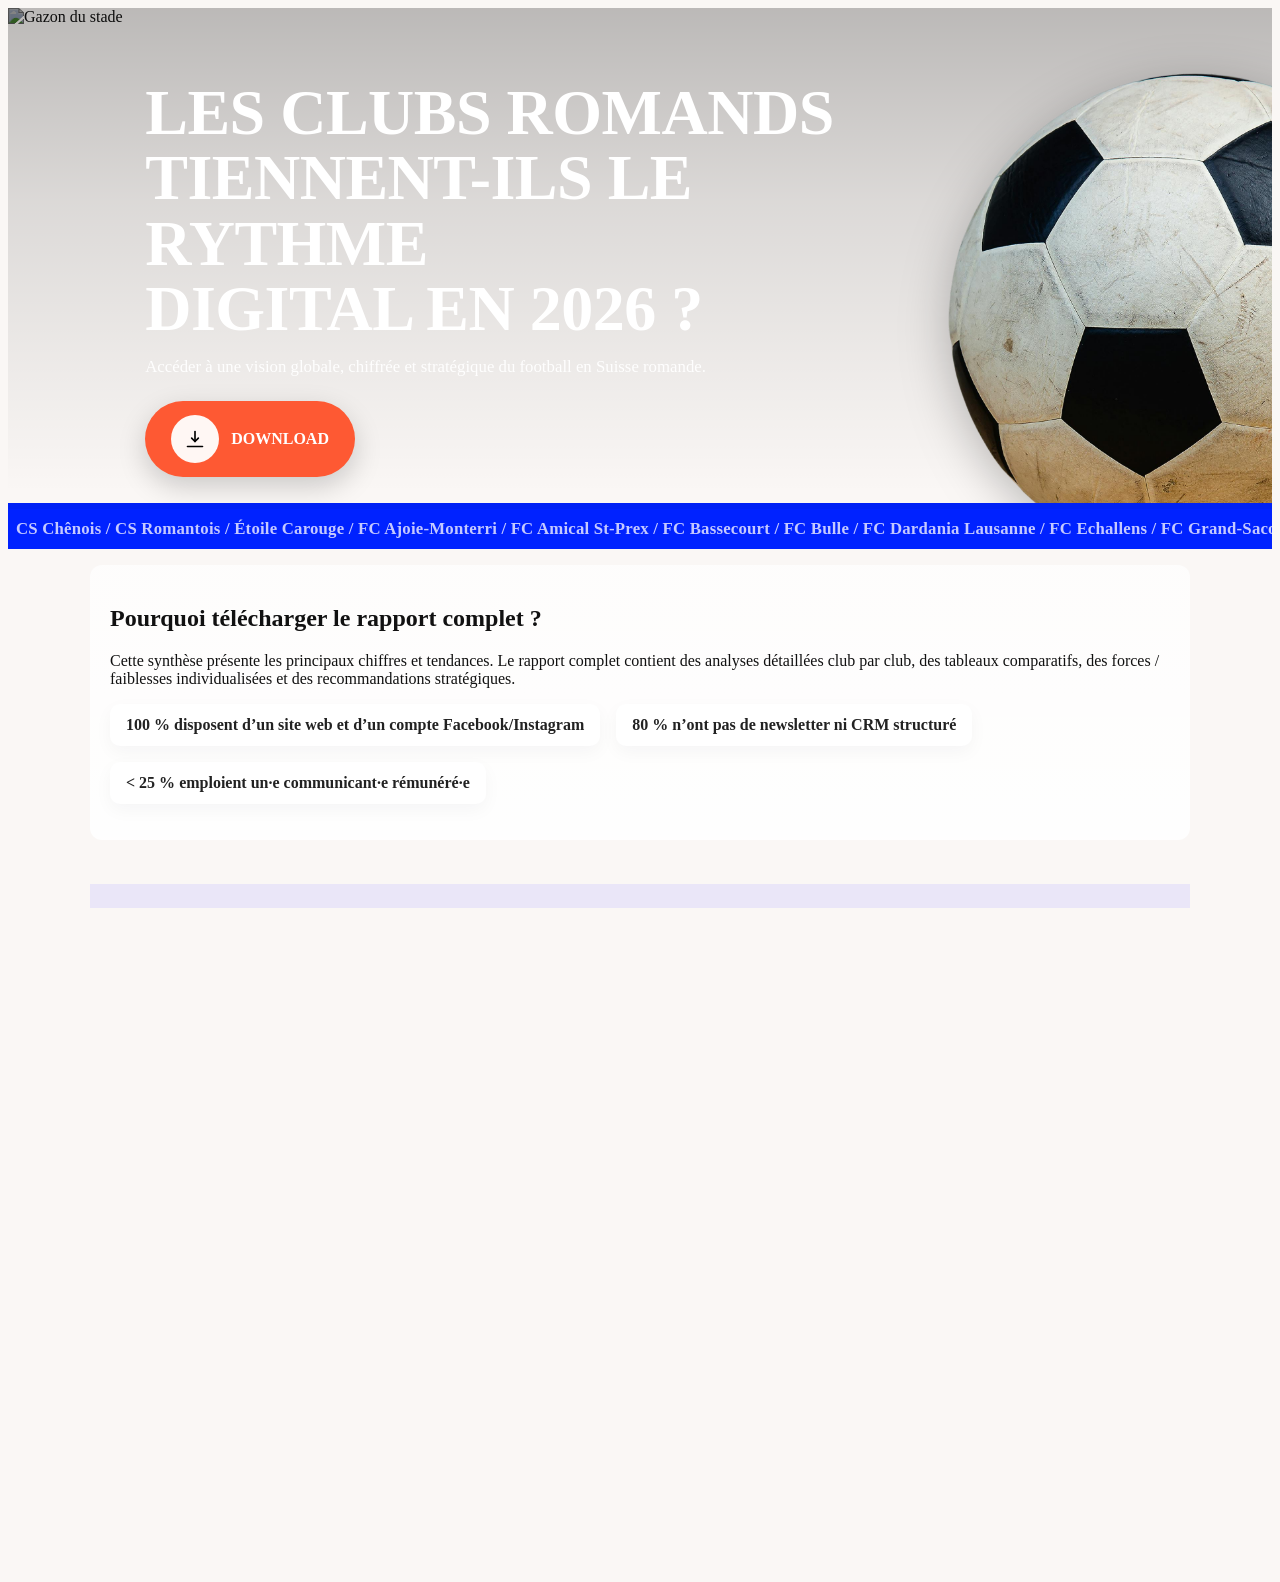
==== commit 060afa91: "Updating" ====
--- a/index.html
+++ b/index.html
@@ -6,17 +6,17 @@
     <title>FC</title>
     <link rel="stylesheet" href="css/style.css">
     <script src="src/main.js" type="module" defer></script>
-
+ 
 </head>
 <body>
- <!-- ...existing code... -->
+<!-- ...existing code... -->
   <header id="hero">
     <div class="hero-overlay">
       <div class="container hero-inner">
         <div class="hero-text">
           <h1>LES CLUBS ROMANDS<br>TIENNENT-ILS LE RYTHME<br>DIGITAL EN 2026 ?</h1>
           <p class="lead">Accéder à une vision globale, chiffrée et stratégique du football en Suisse romande.</p>
-
+ 
           <div class="hero-actions">
             <a class="download-btn" href="#downloadForm" aria-label="Télécharger le rapport">
               <span class="icon" aria-hidden="true">
@@ -27,14 +27,14 @@
             </a>
           </div>
         </div>
-
+ 
         <!-- Ballon décoratif en haut à droite -->
         <img class="foot" src="./img/ballon.svg" alt="ballon de foot">
       </div>
     </div>
-
+ 
     <img class="hero-image" src="./img/gazon.jpg" alt="Gazon du stade">
-
+ 
     <!-- ticker full width en bas du header -->
     <div class="ticker" aria-label="Liste des clubs en défilement">
       <div class="ticker__move" aria-hidden="true">
@@ -44,26 +44,26 @@
     </div>
   </header>
 <!-- ...existing code... -->
-
+ 
   <main class="container">
-
+ 
     
-
+ 
     <section class="intro">
       <h2>Pourquoi télécharger le rapport complet ?</h2>
       <p>Cette synthèse présente les principaux chiffres et tendances. Le rapport complet contient des analyses détaillées club par club, des tableaux comparatifs, des forces / faiblesses individualisées et des recommandations stratégiques.</p>
-
+ 
       <ul class="highlights">
         <li><strong>100 %</strong> disposent d’un site web et d’un compte Facebook/Instagram</li>
         <li><strong>80 %</strong> n’ont pas de newsletter ni CRM structuré</li>
         <li><strong>&lt; 25 %</strong> emploient un·e communicant·e rémunéré·e</li>
       </ul>
     </section>
-
+ 
     <section id="teamList" aria-label="Liste des rapports"></section>
-
+ 
     
-
+ 
      <section id="download" class="download-section">
       <h2>Téléchargez le rapport complet</h2>
  
@@ -100,4 +100,5 @@
     </div>
   </footer>
 </body>
-</html>+</html>
+ 
--- a/css/style.css
+++ b/css/style.css
@@ -1,6 +1,6 @@
 @import "reset.css";
 @import "theme.css";
-
+ 
 :root{
   --accent:#fe5933;
   --accent-strong:#ff6a41;
@@ -10,7 +10,7 @@
   --radius:12px;
   --container:1100px;
 }
-
+ 
 /* Base */
 html,body{
   height:100%;
@@ -19,15 +19,15 @@
   -webkit-font-smoothing:antialiased;
   -moz-osx-font-smoothing:grayscale;
 }
-
+ 
 .container{
   max-width:var(--container);
   margin:0 auto;
   padding:1rem;
 }
-
+ 
 /* HERO */
-
+ 
 #hero{
   position:relative;
   overflow:hidden;
@@ -36,7 +36,7 @@
   margin-bottom:0;
   border-bottom: none;
 }
-
+ 
 /* overlay contenant le texte (opaque gradient) */
 .hero-overlay{
   position:relative;
@@ -46,7 +46,7 @@
   background: linear-gradient(180deg, rgba(0,0,0,0.25) 0%, rgba(0,0,0,0.12) 40%, rgba(0,0,0,0) 100%);
   color:#fff;
 }
-
+ 
 /* inner container to control content width */
 .hero-inner{
   display:flex;
@@ -56,12 +56,12 @@
   max-width:var(--container);
   padding-right:2rem;
 }
-
+ 
 /* left text block */
 .hero-text{
   max-width: 720px;
 }
-
+ 
 /* big, bold, white, multi-line heading */
 #hero h1{
   color: #fff;
@@ -72,14 +72,14 @@
   text-transform: uppercase;
   letter-spacing: -0.5px;
 }
-
+ 
 /* lead text */
 .lead{
   color: rgba(255,255,255,0.95);
   margin: 0 0 1.5rem 0;
   font-size: 1.05rem;
 }
-
+ 
 /* decorative ball top-right */
 .foot{
   position: absolute;
@@ -93,7 +93,7 @@
   pointer-events: none; /* decorative only */
   filter: drop-shadow(0 12px 24px rgba(0,0,0,0.25));
 }
-
+ 
 /* hero background image */
 .hero-image{
   position:absolute;
@@ -104,7 +104,7 @@
   filter: contrast(0.95) saturate(0.95) brightness(0.7);
   z-index:0;
 }
-
+ 
 /* Button larger and orange like image */
 .download-btn{
   background-color: var(--accent);
@@ -119,7 +119,7 @@
   text-decoration:none;
 }
 .download-btn .icon{ background: #fff7f4; width:48px; height:48px; border-radius:50%; display:flex; align-items:center; justify-content:center; }
-
+ 
 /* ticker bar full width at bottom of hero */
 .ticker{
   position: relative;
@@ -136,7 +136,7 @@
   margin-top: 0.6rem;
   border-top: 6px solid rgba(0,0,0,0.04);
 }
-
+ 
 /* ticker move unchanged (keeps infinite scroll) */
 .ticker__move{
   display:flex;
@@ -156,7 +156,7 @@
 }
 @keyframes ticker-scroll { 0% { transform: translateX(0); } 100% { transform: translateX(-50%); } }
 .ticker:hover .ticker__move{ animation-play-state: paused; }
-
+ 
 /* responsive adjustments */
 @media (max-width: 1024px){
   .hero-overlay{ padding-left: 4%; }
@@ -169,23 +169,23 @@
   #hero h1{ text-align:left; font-size: clamp(22px, 8vw, 36px); }
   .ticker{ padding:0.5rem; }
 }
-
+ 
 /* ensure no horizontal overflow from header/ticker */
 html,body,#hero,.ticker{ overflow-x: hidden; }
-
-
-
-
+ 
+ 
+ 
+ 
 /* overlay contenant le texte (opaque gradient) */
-
- 
-
-
-
-
-
-
-
+ 
+ 
+ 
+ 
+ 
+ 
+ 
+ 
+ 
 /* Intro */
 .intro{
   background:linear-gradient(180deg, rgba(255,255,255,0.7), rgba(255,255,255,0.9));
@@ -193,7 +193,7 @@
   border-radius:12px;
   margin-bottom:1.5rem;
 }
-
+ 
 .highlights{
   display:flex;
   gap:1rem;
@@ -210,7 +210,7 @@
   font-weight:600;
   color:#222;
 }
-
+ 
 /* Team list (rempli par templating) */
 #teamList{
   display:grid;
@@ -218,7 +218,7 @@
   gap:1rem;
   margin:1.25rem 0;
 }
-
+ 
 /* Template fallback look */
 #teamList article{
   background:#0022ff; /* bleu demandé (hex 6 digits) */
@@ -232,9 +232,9 @@
   align-items:center;
   text-align:center;
 }
-
+ 
 #teamList img{ width:90px; height:auto; object-fit:contain; border-radius:8px; }
-
+ 
 #teamList article:hover,
 #teamList article:focus{
   background:#fe5933; /* orange demandé */
@@ -243,7 +243,7 @@
   cursor:pointer;
   outline: none;
 }
-
+ 
 /* Map + clubs list */
 .map-and-list{
   display:flex;
@@ -256,61 +256,151 @@
 }
 .map{ width:160px; height:auto; }
 .clubs-list{ font-size:0.9rem; color:var(--muted); margin:0; }
-
+ 
 /* Download form */
-.download-section{
-  margin:2rem 0;
-}
-.form-card{
-  background:var(--card);
-  padding:1.25rem;
-  border-radius:12px;
-  box-shadow:0 12px 30px rgba(16,24,40,0.06);
-  max-width:540px;
-}
-.form-row{ display:flex; gap:0.75rem; }
-.form-row input{ flex:1; }
-
+.download-section {
+  padding: 60px 10px;
+  background-color: #eae6f8;
+  text-align: center;
+  flex: 1;
+  display: flex;
+  flex-direction: column;
+  justify-content: center;
+  
+}
+ 
+.download-section h2 {
+  width: 100vw;
+  margin-left: calc(50% - 50vw); /* center the full-bleed block */
+  box-sizing: border-box;
+  padding-left: 1rem;  /* keep a bit of horizontal breathing room */
+  padding-right: 1rem;
+}
+ 
+.form-card {
+  background-color: white;
+  width: 100%;
+  margin: 0 auto;
+  padding: 30px 15px;
+  border-radius: 12px;
+  box-shadow: 0 8px 20px rgba(0, 0, 0, 0.1);
+   max-width: var(--container);
+}
+ 
+.form-row {
+  display: flex;
+  gap: 16px;
+  margin-bottom: 20px;
+}
+ 
+.form-row input {
+  flex: 1;
+}
+ 
 input[type="text"],
-input[type="email"]{
-  width:100%;
-  padding:0.85rem;
-  border-radius:8px;
-  border:1px solid #e7e7ee;
-  font-size:1rem;
-  background:#fff;
-}
-input[type="email"]:focus,
-input[type="text"]:focus{ outline:2px solid rgba(254,89,51,0.12); border-color:var(--accent); }
-
-.checkbox{ display:flex; gap:0.5rem; align-items:center; margin:0.75rem 0; color:var(--muted); }
-.checkbox input{ width:16px; height:16px; }
-
-button.primary{
-  background:var(--accent);
-  color:#fff;
-  border:none;
-  padding:0.9rem 1rem;
-  border-radius:10px;
-  font-weight:700;
-  cursor:pointer;
-  margin-top:0.5rem;
-}
-button.primary:hover{ background:var(--accent-strong); transform:translateY(-1px); }
-
-/* message container */
-#messageContainer{ margin-top:1rem; }
-
-/* Footer */
-.site-footer{
-  margin-top:3rem;
-  padding:2rem 0;
-  font-size:0.9rem;
-  color:var(--muted);
-  background:transparent;
-}
-.site-footer .container{ display:flex; justify-content:space-between; align-items:center; gap:1rem; flex-wrap:wrap; }
-
+input[type="email"] {
+  width: 100%;
+  padding: 12px 14px;
+  border: 1px solid #ccc;
+  border-radius: 8px;
+  font-size: 16px;
+  box-sizing: border-box;
+}
+ 
+.checkbox {
+  display: flex;
+  align-items: center;
+  gap: 10px;
+  margin: 20px 0;
+  font-size: 14px;
+}
+ 
+.checkbox input[type="checkbox"] {
+  width: 18px;
+  height: 18px;
+}
+ 
+.small.muted {
+  font-size: 12px;
+  color: #666;
+  margin-bottom: 20px;
+}
+ 
+button.primary {
+  background-color: #2f23f2; /* bleu foncé */
+  color: white;
+  border: none;
+  padding: 25px 40px; /* plus de hauteur et largeur */
+  font-size: 22px; /* texte plus grand */
+  font-weight: 600;
+  border-radius: 12px;
+  cursor: pointer;
+  display: inline-flex;
+  align-items: center;
+  justify-content: center;
+  gap: 12px;
+  transition: background-color 0.3s ease;
+  box-shadow: 0 6px 16px rgba(0, 0, 0, 0.15); /* effet de profondeur */
+  width: 100%;
+  margin: 0 auto;
+}
+ 
+button.primary::before {
+  content: "⬇️";
+  font-size: 24px;
+}
+button.primary:hover {
+  background-color: #1a16c8; /* bleu foncé plus foncé au survol */
+}
+@media (max-width: 768px) {
+  button.primary {
+    padding: 20px 30px;
+    font-size: 20px;
+    max-width: 100%;
+  }
+}
+ 
+ 
+@media (max-width: 768px) {
+  .form-row {
+    flex-direction: column;
+  }
+  .download-section {
+    flex: 2;
+  }
+  .site-footer {
+    flex: 1;
+  }
+}
+ 
+.site-footer {
+  background-color: black;
+  color: white;
+  width: 100%;
+  padding: 20px 0;
+  flex: 1;
+}
+ 
+.site-footer .container {
+  display: flex;
+  justify-content: space-between;
+  align-items: center;
+  max-width: none;
+  padding: 0 20px;
+  height: 100%;
+}
+ 
+.site-footer a {
+  color: white;
+  text-decoration: none;
+}
+ 
+.site-footer a:hover {
+  text-decoration: underline;
+}
+ 
+ 
+ 
 /* Responsive */
 @media (max-width:760px){
   .map-and-list{ flex-direction:column; align-items:flex-start; }
@@ -319,13 +409,12 @@
   .form-row{ flex-direction:column; }
   #teamList{ grid-template-columns: repeat(2, 1fr); }
 }
-
+ 
 @media (max-width:420px){
   #teamList{ grid-template-columns: 1fr; }
   .hero-overlay{ padding:1rem; }
   .container{ padding:0.75rem; }
 }
+ 
 
 
-
-
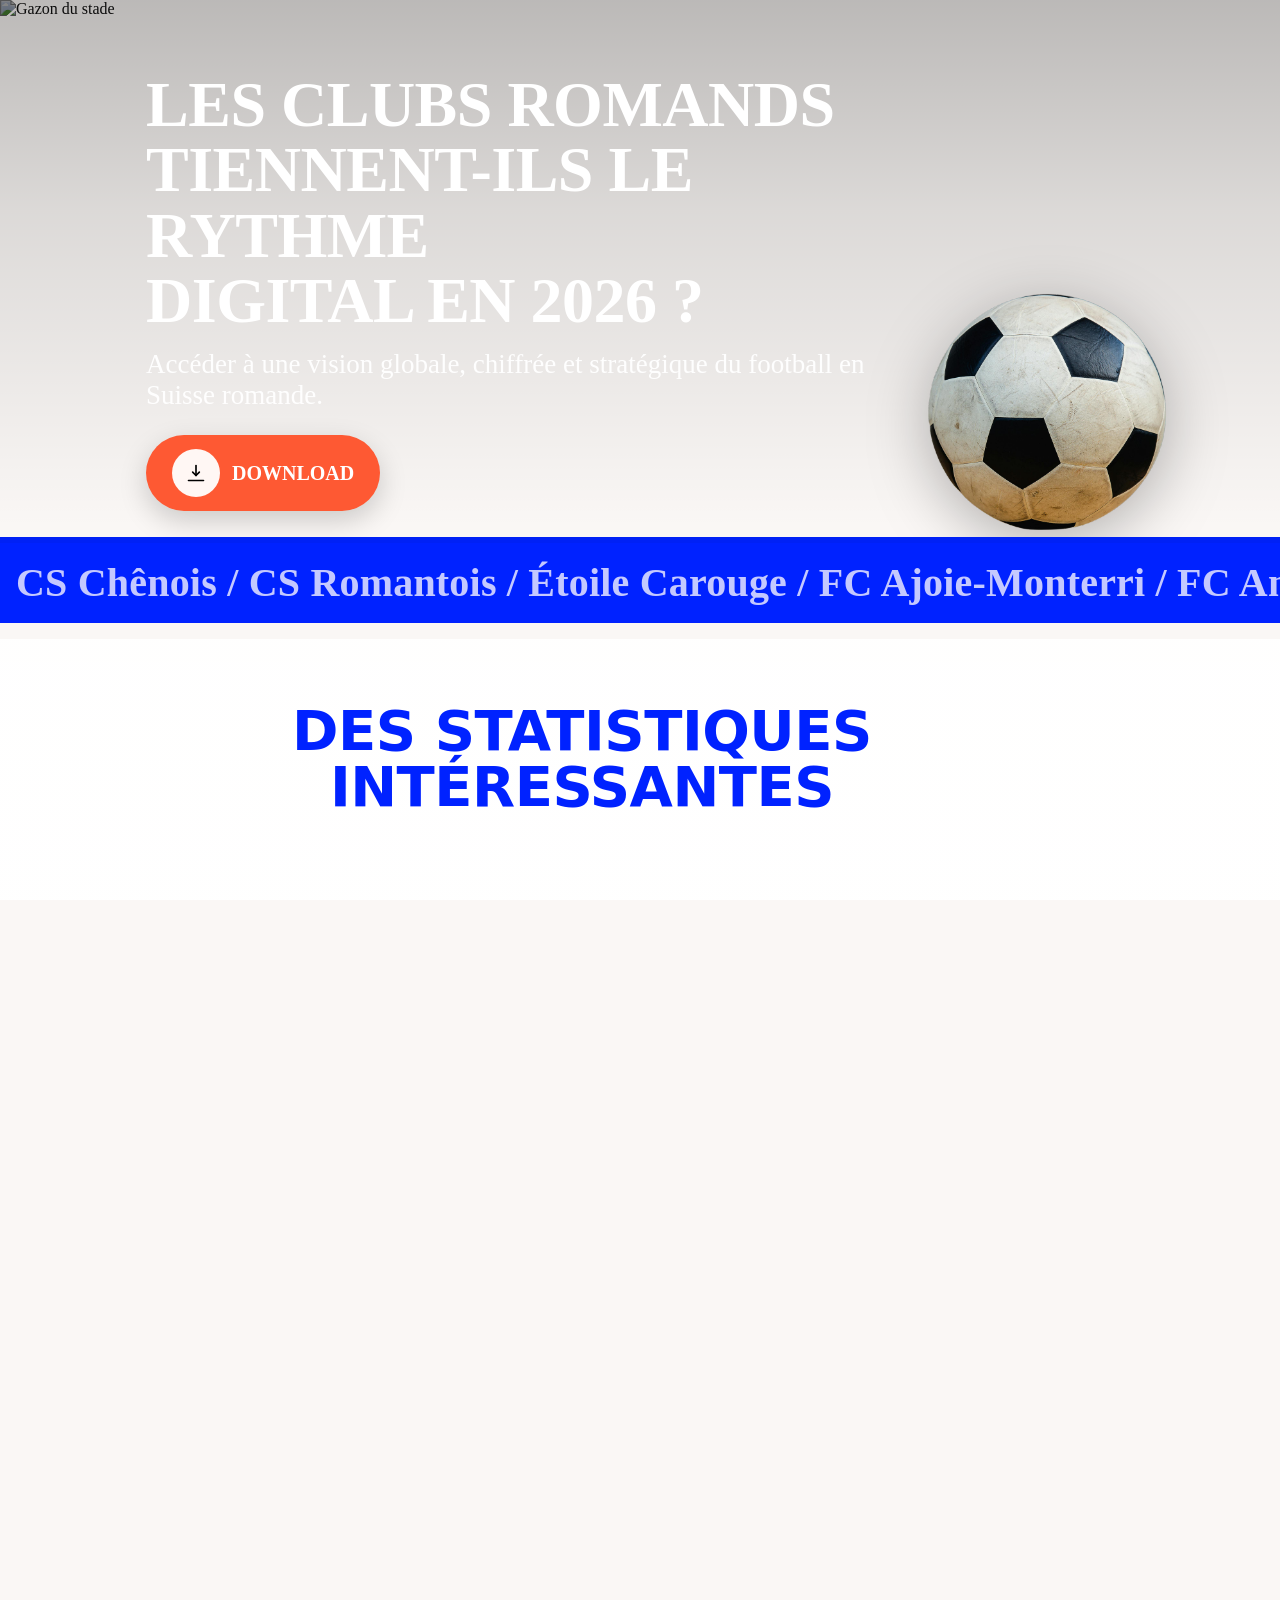
==== commit 0073c46c: "Chnagement finaux" ====
--- a/index.html
+++ b/index.html
@@ -47,18 +47,26 @@
  
   <main class="container">
  
-    
  
     <section class="intro">
-      <h2>Pourquoi télécharger le rapport complet ?</h2>
-      <p>Cette synthèse présente les principaux chiffres et tendances. Le rapport complet contient des analyses détaillées club par club, des tableaux comparatifs, des forces / faiblesses individualisées et des recommandations stratégiques.</p>
- 
+      <h2>DES STATISTIQUES INTÉRESSANTES</h2>
+      <h1 data-bind-global="count"></h1>
+
       <ul class="highlights">
-        <li><strong>100 %</strong> disposent d’un site web et d’un compte Facebook/Instagram</li>
-        <li><strong>80 %</strong> n’ont pas de newsletter ni CRM structuré</li>
-        <li><strong>&lt; 25 %</strong> emploient un·e communicant·e rémunéré·e</li>
+        <li>100 % disposent d’un site web et d’un compte Facebook/Instagram</li>
+        <li> 80 % n’ont pas de newsletter ni CRM structuré</li>
+        <li>&lt; 25 % emploient un·e communicant·e rémunéré·e</li>
       </ul>
     </section>
+
+    <section class="infos">
+
+<img class="suisse" src="./img/suisse1.gif" alt="La Suisse">
+
+     <h2>Pourquoi télécharger le rapport complet ?</h2>
+      <p>Cette synthèse présente les principaux chiffres et tendances. Le rapport complet contient des analyses détaillées club par club, des tableaux comparatifs, des forces / faiblesses individualisées et des recommandations stratégiques.</p>
+    </section>
+    
  
     <section id="teamList" aria-label="Liste des rapports"></section>
  
@@ -82,21 +90,42 @@
  
         <p class="small muted">Le rapport sera téléchargé automatiquement après soumission.</p>
  
-        <button type="submit" class="primary">Télécharger le rapport</button>
+        <button type="submit" class="primary">DOWNLOAD</button>
+        
       </form>
  
       <div id="messageContainer" aria-live="polite"></div>
     </section>
+
+   
+
   </main>
  
+
   <footer class="site-footer">
-    <div class="container">
-      <div class="contact">
-        <p>Contact</p>
-        <p><a href="mailto:rui.monnard@heig-vd.ch">rui.monnard@heig-vd.ch</a> · 079 556 78 90</p>
-        <p><a href="mailto:laura.fabbri@heig-vd.ch">laura.fabbri@heig-vd.ch</a> · 079 887 90 90</p>
+    <div class="container footer-inner">
+      <div class="footer-brand">
+        <h3 class="brand">AuditCom</h3>
+        <p class="tagline">Analyse digitale des clubs romands</p>
       </div>
-      <p class="copyright">© 2026 Laura Fabbri &amp; Rui Monnard</p>
+
+      <nav class="footer-nav" aria-label="Navigation de pied de page">
+        <ul>
+          <li><a href="#teamList">Clubs romands</a></li>
+          <li><a href="#download">Télécharger le rapport</a></li>
+        </ul>
+      </nav>
+
+      <div class="footer-contact" id="contact">
+        <p class="muted small">Contact</p>
+        <p><a href="mailto:laura.fabbri@heig-vd.ch">laura.fabbri@heig-vd.ch</a></p>
+        <p><a href="mailto:rui.monnard@heig-vd.ch">rui.monnard@heig-vd.ch</a></p>
+        <p class="muted small">Tél. : 079 556 78 90 / 079 887 90 90</p>
+      </div>
+
+     
+        <p class="copyright">© 2026 Laura Fabbri &amp; Rui Monnard</p>
+      </div>
     </div>
   </footer>
 </body>
--- a/css/style.css
+++ b/css/style.css
@@ -1,6 +1,9 @@
 @import "reset.css";
 @import "theme.css";
- 
+
+/* ===========================
+   Variables
+   =========================== */
 :root{
   --accent:#fe5933;
   --accent-strong:#ff6a41;
@@ -10,24 +13,34 @@
   --radius:12px;
   --container:1100px;
 }
- 
-/* Base */
+
+/* ===========================
+   Base / Layout
+   (matches top-level HTML structure)
+   =========================== */
 html,body{
   height:100%;
   background:var(--bg);
   color:#111;
   -webkit-font-smoothing:antialiased;
   -moz-osx-font-smoothing:grayscale;
-}
- 
+  margin:0;
+  min-height:100vh;
+  display:block;
+}
+
 .container{
   max-width:var(--container);
   margin:0 auto;
   padding:1rem;
-}
- 
-/* HERO */
- 
+  
+  position: relative;
+}
+
+/* ===========================
+   HEADER / HERO
+   (header#hero in index.html)
+   =========================== */
 #hero{
   position:relative;
   overflow:hidden;
@@ -36,8 +49,8 @@
   margin-bottom:0;
   border-bottom: none;
 }
- 
-/* overlay contenant le texte (opaque gradient) */
+
+/* overlay containing the text (opaque gradient) */
 .hero-overlay{
   position:relative;
   z-index:2;
@@ -46,7 +59,7 @@
   background: linear-gradient(180deg, rgba(0,0,0,0.25) 0%, rgba(0,0,0,0.12) 40%, rgba(0,0,0,0) 100%);
   color:#fff;
 }
- 
+
 /* inner container to control content width */
 .hero-inner{
   display:flex;
@@ -56,13 +69,12 @@
   max-width:var(--container);
   padding-right:2rem;
 }
- 
-/* left text block */
+
+/* left text block inside hero */
 .hero-text{
   max-width: 720px;
 }
- 
-/* big, bold, white, multi-line heading */
+
 #hero h1{
   color: #fff;
   font-size: clamp(30px, 6vw, 64px);
@@ -72,42 +84,15 @@
   text-transform: uppercase;
   letter-spacing: -0.5px;
 }
- 
-/* lead text */
+
 .lead{
   color: rgba(255,255,255,0.95);
   margin: 0 0 1.5rem 0;
-  font-size: 1.05rem;
-}
- 
-/* decorative ball top-right */
-.foot{
-  position: absolute;
-  top: -508px;        /* rise so the ball is partially cut off */
-  right: -500px;      /* push to the right so only part is visible */
-  width: 1320px;      /* large visible size */
-  height: auto;
-  object-fit: cover;
-  transform: none;
-  z-index: 4;
-  pointer-events: none; /* decorative only */
-  filter: drop-shadow(0 12px 24px rgba(0,0,0,0.25));
-}
- 
-/* hero background image */
-.hero-image{
-  position:absolute;
-  inset:0;
-  width:100%;
-  height:100%;
-  object-fit:cover;
-  filter: contrast(0.95) saturate(0.95) brightness(0.7);
-  z-index:0;
-}
- 
-/* Button larger and orange like image */
+  font-size: 27px;
+}
+
 .download-btn{
-  background-color: var(--accent);
+  background-color: #fe5933;
   color: #fff;
   padding: 14px 26px;
   border-radius: 40px;
@@ -119,8 +104,68 @@
   text-decoration:none;
 }
 .download-btn .icon{ background: #fff7f4; width:48px; height:48px; border-radius:50%; display:flex; align-items:center; justify-content:center; }
- 
-/* ticker bar full width at bottom of hero */
+
+/* decorative ball top-right */
+
+.foot{
+  position: absolute;
+  top: -608px;        /* rise so the ball is partially cut off */
+  right: -500px;      /* push to the right so only part is visible */
+  width: 1520px;      /* large visible size */
+  height: auto;
+  object-fit: cover;
+  transform: none;
+  z-index: 4;
+  pointer-events: none; /* decorative only */
+  filter: drop-shadow(0 12px 24px rgba(0,0,0,0.25));
+}
+
+
+@media (min-width: 1279px) and (max-width: 1281px) {
+  .foot{
+    /* positionnement pour obtenir l'effet "coupé en haut à droite" */
+    top: -40px;          /* remonte pour couper le haut du ballon */
+    right: -80px;        /* pousse vers la droite pour couper le bord */
+    width: 640px;        /* ballon très présent à 1280px */
+    filter: drop-shadow(0 14px 30px rgba(0,0,0,0.28));
+  }
+
+.hero{
+    min-height: 460px;   /* optionnel: plus de hauteur sur desktop */
+  }
+}
+
+@media (max-width: 375px) {
+  .foot{
+    top: -12px;
+    right: -18px;
+    width: 120px;        /* petit ballon sur mobile 375px */
+    filter: drop-shadow(0 6px 14px rgba(0,0,0,0.18));
+  }
+
+  .hero{
+    min-height: 360px;   /* ajuste si besoin pour ton texte/bouton */
+    /* si le ballon gêne ton texte, tu peux ajouter:
+       padding-right: 72px;  */
+  }
+}
+
+
+
+
+.hero-image{
+  position:absolute;
+  inset:0;
+  width:100%;
+  height:100%;
+  object-fit:cover;
+  filter: contrast(0.95) saturate(0.95) brightness(0.7);
+  z-index:0;
+}
+
+/* ===========================
+   TICKER (full-width bar under hero)
+   =========================== */
 .ticker{
   position: relative;
   width: 100vw;
@@ -130,14 +175,16 @@
   color: #C4C9FF;
   border-radius: 0;
   overflow: hidden;
-  padding: 0.7rem 1rem;
+  padding: 1.25rem 1rem; /* increased height for visual weight */
+  min-height: 72px;
+  display:flex;
+  align-items:center;
   box-sizing: border-box;
   z-index:3;
   margin-top: 0.6rem;
   border-top: 6px solid rgba(0,0,0,0.04);
 }
- 
-/* ticker move unchanged (keeps infinite scroll) */
+
 .ticker__move{
   display:flex;
   gap:2.5rem;
@@ -149,79 +196,209 @@
 .ticker__item{
   display:inline-block;
   font-weight:700;
-  font-size:1.05rem;
+  font-size:40px;
   line-height:1;
   letter-spacing:0.2px;
   color: inherit;
 }
 @keyframes ticker-scroll { 0% { transform: translateX(0); } 100% { transform: translateX(-50%); } }
 .ticker:hover .ticker__move{ animation-play-state: paused; }
- 
-/* responsive adjustments */
-@media (max-width: 1024px){
-  .hero-overlay{ padding-left: 4%; }
-  .foot{ width:140px; }
-  #hero h1{ font-size: clamp(28px, 7vw, 48px); }
-}
-@media (max-width:760px){
-  .hero-inner{ flex-direction:column; align-items:flex-start; }
-  .foot{ width:110px; order:2; margin-top:0.5rem; transform:none; }
-  #hero h1{ text-align:left; font-size: clamp(22px, 8vw, 36px); }
-  .ticker{ padding:0.5rem; }
-}
- 
-/* ensure no horizontal overflow from header/ticker */
-html,body,#hero,.ticker{ overflow-x: hidden; }
- 
- 
- 
- 
-/* overlay contenant le texte (opaque gradient) */
- 
- 
- 
- 
- 
- 
- 
- 
- 
-/* Intro */
+
+/* ===========================
+   INTRO (statistics section)
+   (main .intro in index.html)
+   =========================== */
 .intro{
-  background:linear-gradient(180deg, rgba(255,255,255,0.7), rgba(255,255,255,0.9));
-  padding:1.25rem;
-  border-radius:12px;
-  margin-bottom:1.5rem;
-}
- 
+  width: 100vw;
+  margin-left: calc(50% - 50vw);
+  box-sizing: border-box;
+  text-align: center;
+  padding: 4rem 2rem;
+  background: linear-gradient(180deg, rgba(255,255,255,0.95), rgba(255,255,255,0.98));
+  border-radius: 0;
+  margin-bottom: 1.5rem;
+  align-items: center;
+}
+
+/* constrain inner content to the site container */
+.intro > * {
+  max-width: var(--container);
+  margin-left: auto;
+  margin-right: auto;
+  box-sizing: border-box;
+}
+
+.intro h2{
+  color: #0022ff;
+  font-family: "Trial", system-ui, sans-serif;
+  font-size: clamp(32px, 5.6vw, 56px);
+  line-height: 1;
+  margin: 0;
+  font-weight: 900;
+  text-transform: uppercase;
+  letter-spacing: -0.5px;
+  text-align: center;
+}
+
+/* highlights boxes grid */
 .highlights{
+  display: grid;
+  grid-template-columns: repeat(2, minmax(0,1fr));
+  gap: 2.25rem;
+  list-style: none;
+  padding: 0;
+  margin: 2rem auto 0;
+  max-width: 980px;
+  justify-items: center;
+  align-items: start;
+}
+
+.highlights li{
   display:flex;
-  gap:1rem;
-  flex-wrap:wrap;
-  list-style:none;
-  padding:0;
-  margin-top:1rem;
-}
-.highlights li{
-  background:var(--card);
-  padding:0.75rem 1rem;
-  border-radius:10px;
-  box-shadow:0 6px 18px rgba(16,24,40,0.04);
-  font-weight:600;
-  color:#222;
-}
- 
-/* Team list (rempli par templating) */
+  align-items:center;
+  justify-content:center;
+  padding: 1.25rem 1.5rem;
+  border-radius: 28px;
+  color: #ffffff;
+  font-weight: 900;
+  text-align:center;
+  min-height: 120px;
+  box-sizing: border-box;
+  width: 100%;
+  max-width: 460px;
+  transition: transform .18s ease, box-shadow .18s ease;
+  font-family: "Diatype";
+  font-size: 20px;
+}
+
+/* two purple boxes */
+.highlights li:nth-child(1),
+.highlights li:nth-child(2){
+  background: #C4C9FF;
+  color: #0b1a66;
+  box-shadow: 0 12px 28px rgba(2,34,255,0.06);
+}
+
+/* large orange box spanning both columns */
+.highlights li:nth-child(3){
+  grid-column: 1 / -1;
+  background: #fe5933;
+  color: #ffffff;
+  max-width: 760px;
+  min-height: 140px;
+  border-radius: 28px;
+  box-shadow: 0 18px 40px rgba(254,89,51,0.12);
+  justify-self: center;
+}
+
+.highlights li:hover{
+  transform: translateY(-6px);
+  box-shadow: 0 20px 50px rgba(0,0,0,0.12);
+}
+
+.highlights li strong,
+.highlights li {
+  word-break: break-word;
+  overflow-wrap: anywhere;
+  white-space: normal;
+}
+
+/* dynamic number/title inside intro */
+h1[data-bind-global="count"] {
+  display: block;
+  font-weight: 900;
+  color: #fe5933;
+  font-size: clamp(36px,10vw, 90px);
+  line-height: 1;
+  transform-origin: center;
+  will-change: transform;
+  animation: count-pulse 0.9s ease-in-out infinite;
+  padding: 2rem;
+}
+@keyframes count-pulse {
+  0%   { transform: scale(0.92); }
+  50%  { transform: scale(1.08); }
+  100% { transform: scale(0.92); }
+}
+@media (prefers-reduced-motion: reduce) {
+  h1[data-bind-global="count"] { animation: none; transform: none; }
+}
+
+/* ===========================
+   INFOS (map + explanatory text)
+   (.infos section in index.html)
+   =========================== */
+.infos{
+  position: relative;
+  z-index: 2;
+  text-align: left;
+  padding: 3.5rem 1rem;
+  max-width: 1100px;
+  margin: 0 auto 2rem;
+}
+
+/* ensure text sits above decorative map */
+.infos h2,
+.infos p,
+.infos .highlights {
+  position: relative;
+  z-index: 3;
+}
+
+.infos h2{
+  color: #0022ff;
+  font-family: "Trial", system-ui, sans-serif;
+  font-size: clamp(32px, 5.6vw, 56px);
+  line-height: 1.02;
+  margin: 0 0 1rem 0;
+  font-weight: 900;
+  text-transform: uppercase;
+}
+
+/* use a pseudo-element for background map to keep markup clean */
+.infos{
+  overflow: visible;
+}
+.infos > img.suisse{ display: none; }
+.infos::before{
+  content: "";
+  position: absolute;
+  right: 4%;
+  top: 50%;
+  transform: translateY(-50%);
+  width: 520px;
+  height: auto;
+  max-height: 80%;
+  background-image: url("../img/suisse1.gif");
+  background-repeat: no-repeat;
+  background-position: center;
+  background-size: contain;
+  opacity: 0.14;
+  z-index: 1;
+  pointer-events: none;
+  filter: saturate(1.6) brightness(1.02);
+}
+
+/* text above map */
+.infos h2,
+.infos p {
+  position: relative;
+  z-index: 2;
+  color: #0b1a66;
+}
+
+/* ===========================
+   TEAM LIST (grid of reports)
+   =========================== */
 #teamList{
   display:grid;
   grid-template-columns: repeat(auto-fill, minmax(240px,1fr));
   gap:1rem;
   margin:1.25rem 0;
 }
- 
-/* Template fallback look */
+
 #teamList article{
-  background:#0022ff; /* bleu demandé (hex 6 digits) */
+  background:#0022ff;
   color:#ffffff;
   border-radius:10px;
   padding:1rem;
@@ -232,32 +409,21 @@
   align-items:center;
   text-align:center;
 }
- 
+
 #teamList img{ width:90px; height:auto; object-fit:contain; border-radius:8px; }
- 
+
 #teamList article:hover,
 #teamList article:focus{
-  background:#fe5933; /* orange demandé */
+  background:#fe5933;
   transform: translateY(-6px) scale(1.04);
   box-shadow:0 18px 40px rgba(254,89,51,0.18);
   cursor:pointer;
   outline: none;
 }
- 
-/* Map + clubs list */
-.map-and-list{
-  display:flex;
-  gap:1rem;
-  align-items:center;
-  margin:1.5rem 0;
-  background:linear-gradient(180deg, rgba(255,255,255,0.6), rgba(255,255,255,0.8));
-  padding:1rem;
-  border-radius:12px;
-}
-.map{ width:160px; height:auto; }
-.clubs-list{ font-size:0.9rem; color:var(--muted); margin:0; }
- 
-/* Download form */
+
+/* ===========================
+   DOWNLOAD FORM / CTA
+   =========================== */
 .download-section {
   padding: 60px 10px;
   background-color: #eae6f8;
@@ -266,17 +432,22 @@
   display: flex;
   flex-direction: column;
   justify-content: center;
-  
-}
- 
+  width: 100vw;
+  margin-left: calc(50% - 50vw);
+  box-sizing: border-box;
+}
+
 .download-section h2 {
-  width: 100vw;
-  margin-left: calc(50% - 50vw); /* center the full-bleed block */
-  box-sizing: border-box;
-  padding-left: 1rem;  /* keep a bit of horizontal breathing room */
+  font-size: 32px;
+  color: #ff6f00;
+  margin-bottom: 30px;
+  text-transform: uppercase;
+  font-weight: 700;
+  width: 100%;
+  padding-left: 1rem;
   padding-right: 1rem;
 }
- 
+
 .form-card {
   background-color: white;
   width: 100%;
@@ -284,19 +455,16 @@
   padding: 30px 15px;
   border-radius: 12px;
   box-shadow: 0 8px 20px rgba(0, 0, 0, 0.1);
-   max-width: var(--container);
-}
- 
+  max-width: var(--container);
+}
+
 .form-row {
   display: flex;
   gap: 16px;
   margin-bottom: 20px;
 }
- 
-.form-row input {
-  flex: 1;
-}
- 
+.form-row input { flex:1; }
+
 input[type="text"],
 input[type="email"] {
   width: 100%;
@@ -306,7 +474,7 @@
   font-size: 16px;
   box-sizing: border-box;
 }
- 
+
 .checkbox {
   display: flex;
   align-items: center;
@@ -314,24 +482,20 @@
   margin: 20px 0;
   font-size: 14px;
 }
- 
-.checkbox input[type="checkbox"] {
-  width: 18px;
-  height: 18px;
-}
- 
+.checkbox input[type="checkbox"] { width: 18px; height: 18px; }
+
 .small.muted {
-  font-size: 12px;
+  font-size: 14px;
   color: #666;
   margin-bottom: 20px;
 }
- 
+
 button.primary {
-  background-color: #2f23f2; /* bleu foncé */
+  background-color: #2f23f2;
   color: white;
   border: none;
-  padding: 25px 40px; /* plus de hauteur et largeur */
-  font-size: 22px; /* texte plus grand */
+  padding: 25px 40px;
+  font-size: 22px;
   font-weight: 600;
   border-radius: 12px;
   cursor: pointer;
@@ -340,81 +504,144 @@
   justify-content: center;
   gap: 12px;
   transition: background-color 0.3s ease;
-  box-shadow: 0 6px 16px rgba(0, 0, 0, 0.15); /* effet de profondeur */
+  box-shadow: 0 6px 16px rgba(0, 0, 0, 0.15);
   width: 100%;
   margin: 0 auto;
-}
- 
-button.primary::before {
-  content: "⬇️";
+  font-family: "Trial";
+}
+button.primary::before { content: "⬇️"; font-size: 24px; }
+button.primary:hover { background-color: #1a16c8; }
+
+/* ===========================
+   FOOTER
+   =========================== */
+
+/* footer — design cohérent avec la charte (bleu + accent orange) */
+.site-footer{
+  background: #C4C9FF;
+  color: #2f23f2;
+  padding: 48px 0;
+  border-top: 6px solid var(--accent);
+  box-shadow: 0 -4px 30px rgba(2,8,40,0.35);
+}
+
+/* container réutilisé mais limité */
+.site-footer .container {
+  max-width: var(--container);
+  margin: 0 auto;
+  display: grid;
+  grid-template-columns: 1fr 1fr 1fr 180px;
+  gap: 24px;
+  align-items: start;
+  padding: 0 9px;
+  box-sizing: border-box;
+}
+
+/* marque / branding */
+.footer-brand .brand{
+  color: #2f23f2
+  font-family: "Trial", system-ui, sans-serif;
   font-size: 24px;
-}
-button.primary:hover {
-  background-color: #1a16c8; /* bleu foncé plus foncé au survol */
-}
-@media (max-width: 768px) {
-  button.primary {
-    padding: 20px 30px;
-    font-size: 20px;
+  margin: 0 0 6px 0;
+  letter-spacing: -0.5px;
+  font-family: "Trial";
+}
+
+.footer-brand .tagline{
+  margin: 0;
+  color: #2f23f2;
+  font-size: 14px;
+}
+
+/* navigation simple */
+.footer-nav ul{
+  list-style: none;
+  padding: 0;
+  margin: 0;
+  font-family: "Diatype";
+}
+.footer-nav li{ margin: 8px 0; }
+.footer-nav a{
+  color: #2f23f2
+  text-decoration: none;
+  font-weight: 700;
+  font-size: 15px;
+}
+
+.footer-nav a:hover{ color: var(--accent); text-decoration: underline; }
+
+/* contact column */
+.footer-contact { font-size: 14px; color: rgba(255,255,255,0.95); }
+.footer-contact a{ color: #2f23f2; text-decoration: none; }
+.footer-contact a:hover{ color: var(--accent-strong); }
+
+
+
+/* copyright */
+.site-footer .copyright{
+  margin:0;
+  font-size:13px;
+  color: #2f23f2;
+}
+
+/* small screens: empiler et centrer */
+@media (max-width: 900px){
+  .site-footer .container{
+    grid-template-columns: 1fr 1fr;
+    grid-auto-rows: auto;
+  }
+  .footer-meta{ align-items:flex-start; }
+}
+
+@media (max-width: 520px){
+  .site-footer .container{
+    grid-template-columns: 1fr;
+    text-align: center;
+    gap: 20px;
+  }
+  .footer-meta{ align-items:center; }
+  .social{ justify-content:center; }
+}
+
+
+/* ===========================
+   Responsive adjustments
+   (grouped at end for clarity)
+   =========================== */
+@media (max-width: 1024px){
+  .hero-overlay{ padding-left: 4%; }
+  .foot{ width:140px; }
+  #hero h1{ font-size: clamp(28px, 7vw, 48px); }
+}
+
+@media (max-width:1200px){
+  .foot{ width: 800px; top: -36px; right: -40px; }
+  .infos::before{ width: 420px; opacity: 0.12; right: 3%; }
+}
+
+@media (max-width: 760px){
+  .hero-inner{ flex-direction:column; align-items:flex-start; }
+  .foot{ width:220px; top:-6px; right:8px; transform:none; order:2; }
+  #hero h1{ text-align:left; font-size: clamp(22px, 8vw, 36px); }
+  .ticker{ padding:0.5rem; min-height:56px; }
+  .intro{ padding: 1.25rem; border-radius:12px; }
+  .intro h2{ font-size: clamp(20px, 8vw, 36px); }
+  .highlights{
+    grid-template-columns: 1fr;
+    gap: 1rem;
     max-width: 100%;
+    margin-top: 1.25rem;
   }
-}
- 
- 
-@media (max-width: 768px) {
-  .form-row {
-    flex-direction: column;
-  }
-  .download-section {
-    flex: 2;
-  }
-  .site-footer {
-    flex: 1;
-  }
-}
- 
-.site-footer {
-  background-color: black;
-  color: white;
-  width: 100%;
-  padding: 20px 0;
-  flex: 1;
-}
- 
-.site-footer .container {
-  display: flex;
-  justify-content: space-between;
-  align-items: center;
-  max-width: none;
-  padding: 0 20px;
-  height: 100%;
-}
- 
-.site-footer a {
-  color: white;
-  text-decoration: none;
-}
- 
-.site-footer a:hover {
-  text-decoration: underline;
-}
- 
- 
- 
-/* Responsive */
-@media (max-width:760px){
-  .map-and-list{ flex-direction:column; align-items:flex-start; }
-  .hero-overlay{ padding:1.5rem; }
-  .hero-actions{ flex-direction:column; align-items:flex-start; gap:0.5rem; }
-  .form-row{ flex-direction:column; }
+  .highlights li{ max-width: none; border-radius: 16px; min-height: 110px; }
+  .highlights li:nth-child(3){ grid-column: 1 / -1; min-height: 120px; }
   #teamList{ grid-template-columns: repeat(2, 1fr); }
-}
- 
-@media (max-width:420px){
+  .container{ padding:0.75rem; }
+}
+
+@media (max-width: 420px){
   #teamList{ grid-template-columns: 1fr; }
   .hero-overlay{ padding:1rem; }
-  .container{ padding:0.75rem; }
-}
- 
-
-
+}
+
+/* Prevent horizontal overflow from full-bleed blocks */
+html,body,#hero,.ticker{ overflow-x: hidden; }
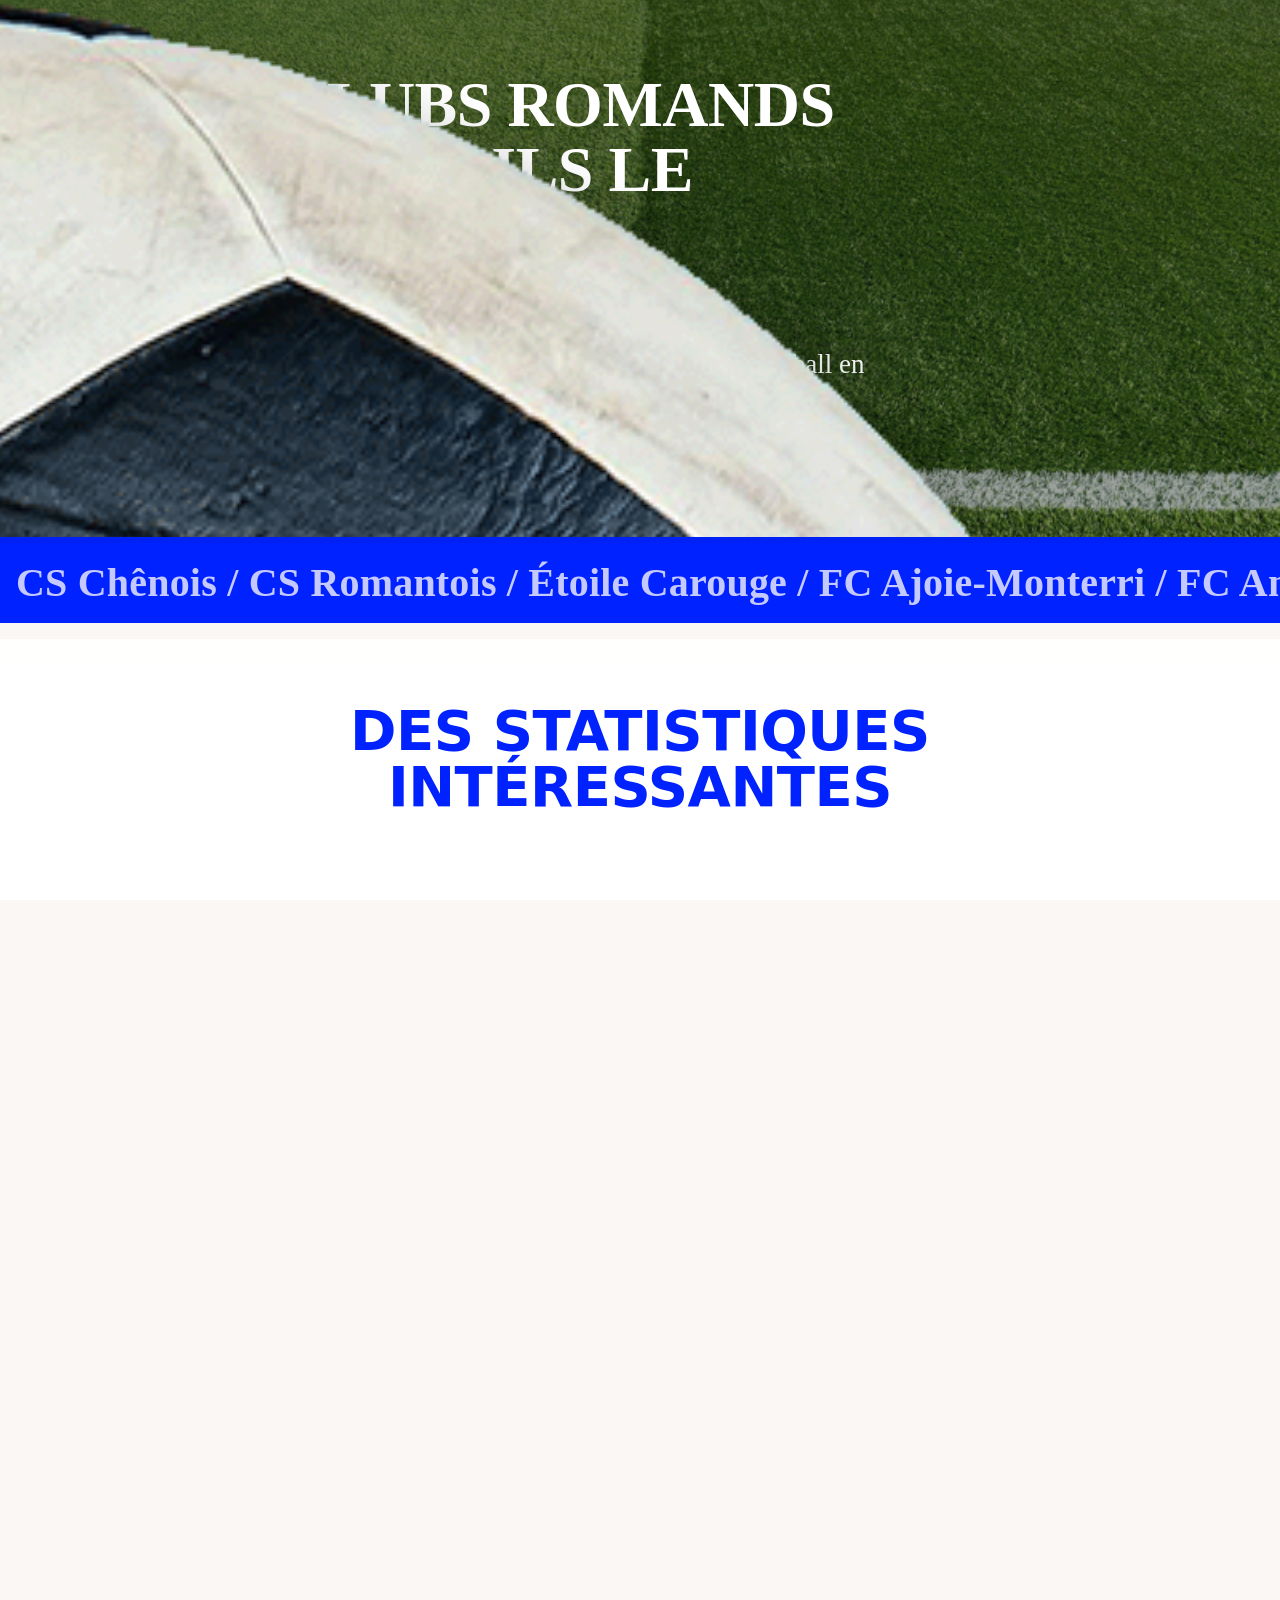
==== commit 34a4f39e: "Fin" ====
--- a/index.html
+++ b/index.html
@@ -1,15 +1,49 @@
 <!DOCTYPE html>
 <html lang="en">
+ 
 <head>
-    <meta charset="UTF-8">
-    <meta name="viewport" content="width=device-width, initial-scale=1.0">
-    <title>FC</title>
-    <link rel="stylesheet" href="css/style.css">
-    <script src="src/main.js" type="module" defer></script>
+  <meta charset="UTF-8">
+  <meta name="viewport" content="width=device-width, initial-scale=1.0">
+  <title>Clubs de foot & digitale ?</title>
+ 
+ 
+ 
+  <!-- SEO -->
+  <meta name="description"
+    content="Analyse digitale de 28 clubs romands : visibilité, ergonomie, performance web et axes d’amélioration. Téléchargez gratuitement le rapport complet." />
+  <meta name="robots" content="index, follow" />
+  <link rel="canonical" href="https://ruimonnard.github.io/AuditCom-template/" />
+ 
+  <!-- Open Graph (Facebook, LinkedIn) -->
+  <meta property="og:title" content="AuditCom | Analyse digitale de 28 clubs de football romands" />
+  <meta property="og:description"
+    content="Découvrez les forces et faiblesses digitales des clubs romands : visibilité, expérience utilisateur, performance et recommandations stratégiques." />
+  <meta property="og:type" content="website" />
+  <meta property="og:url" content="https://ruimonnard.github.io/AuditCom-template/" />
+  <meta property="og:site_name" content="AuditCom" />
+  <meta property="og:locale" content="fr_CH" />
+ 
+  <!-- Image Open Graph -->
+  <meta property="og:image" content="https://ruimonnard.github.io/AuditCom-template/image/HEIG-VD.png" />
+  <meta property="og:image:alt" content="Couverture du rapport AuditCom" />
+  <meta property="og:image:width" content="1200" />
+  <meta property="og:image:height" content="630" />
+ 
+  <!-- Twitter Card -->
+  <meta name="twitter:card" content="summary_large_image" />
+  <meta name="twitter:title" content="AuditCom | Analyse digitale de 28 clubs de football romands" />
+  <meta name="twitter:description"
+    content="Téléchargez l’analyse complète des performances digitales des 28 clubs romands : UX, visibilité, performance et recommandations." />
+  <meta name="twitter:image" content="https://ruimonnard.github.io/AuditCom-template/image/HEIG-VD.png" />
+ 
+ 
+  <link rel="stylesheet" href="css/style.css">
+  <script src="src/main.js" type="module" defer></script>
  
 </head>
+ 
 <body>
-<!-- ...existing code... -->
+  <!-- ...existing code... -->
   <header id="hero">
     <div class="hero-overlay">
       <div class="container hero-inner">
@@ -21,29 +55,38 @@
             <a class="download-btn" href="#downloadForm" aria-label="Télécharger le rapport">
               <span class="icon" aria-hidden="true">
                 <!-- Icône fleche -->
-                <svg width="20" height="20" viewBox="0 0 24 24" fill="none" xmlns="http://www.w3.org/2000/svg"><path d="M12 3v12" stroke="#000" stroke-width="2" stroke-linecap="round" stroke-linejoin="round"/><path d="M8 11l4 4 4-4" stroke="#000" stroke-width="2" stroke-linecap="round" stroke-linejoin="round"/><path d="M21 21H3" stroke="#000" stroke-width="2" stroke-linecap="round" stroke-linejoin="round"/></svg>
+                <svg width="20" height="20" viewBox="0 0 24 24" fill="none" xmlns="http://www.w3.org/2000/svg">
+                  <path d="M12 3v12" stroke="#000" stroke-width="2" stroke-linecap="round" stroke-linejoin="round" />
+                  <path d="M8 11l4 4 4-4" stroke="#000" stroke-width="2" stroke-linecap="round"
+                    stroke-linejoin="round" />
+                  <path d="M21 21H3" stroke="#000" stroke-width="2" stroke-linecap="round" stroke-linejoin="round" />
+                </svg>
               </span>
-              <span class="text">DOWNLOAD</span>
+              <span class="text">Télécharger le rapport</span>
             </a>
           </div>
         </div>
  
         <!-- Ballon décoratif en haut à droite -->
-        <img class="foot" src="./img/ballon.svg" alt="ballon de foot">
+        <img class="foot" src="./img/ballon3.png" alt="ballon de foot">
       </div>
     </div>
  
-    <img class="hero-image" src="./img/gazon.jpg" alt="Gazon du stade">
+    <img class="hero-image" src="./img/gazon2.gif" alt="Gazon du stade">
  
     <!-- ticker full width en bas du header -->
     <div class="ticker" aria-label="Liste des clubs en défilement">
       <div class="ticker__move" aria-hidden="true">
-        <span class="ticker__item">CS Chênois / CS Romantois / Étoile Carouge / FC Ajoie-Monterri / FC Amical St-Prex / FC Bassecourt / FC Bulle / FC Dardania Lausanne / FC Echallens / FC Grand-Saconnex / FC Kosovo / FC La Chaux-de-Fonds / FC La Sarraz-Éclépens / FC Martigny-Sports / FC Monthey / FC Saint-Blaise / FC Sion / FC Stade Lausanne Ouchy / FC Stade Nyonnais / FC Stade-Payerne / FC Biel-Bienne 1896 / Lancy FC / Meyrin FC / Neuchâtel Xamax FCS / Sports-Réunis Delémont / Terre-Sainte / Vevey-Sports / Yverdon Sport FC&nbsp;•&nbsp;</span>
-        <
+        <span class="ticker__item">CS Chênois / CS Romantois / Étoile Carouge / FC Ajoie-Monterri / FC Amical St-Prex /
+          FC Bassecourt / FC Bulle / FC Dardania Lausanne / FC Echallens / FC Grand-Saconnex / FC Kosovo / FC La
+          Chaux-de-Fonds / FC La Sarraz-Éclépens / FC Martigny-Sports / FC Monthey / FC Saint-Blaise / FC Sion / FC
+          Stade Lausanne Ouchy / FC Stade Nyonnais / FC Stade-Payerne / FC Biel-Bienne 1896 / Lancy FC / Meyrin FC /
+          Neuchâtel Xamax FCS / Sports-Réunis Delémont / Terre-Sainte / Vevey-Sports / Yverdon Sport
+          FC&nbsp;•&nbsp;</span>
+        < </div>
       </div>
-    </div>
   </header>
-<!-- ...existing code... -->
+  <!-- ...existing code... -->
  
   <main class="container">
  
@@ -51,28 +94,30 @@
     <section class="intro">
       <h2>DES STATISTIQUES INTÉRESSANTES</h2>
       <h1 data-bind-global="count"></h1>
-
+      <h2>Clubs analysés</h2>
       <ul class="highlights">
         <li>100 % disposent d’un site web et d’un compte Facebook/Instagram</li>
         <li> 80 % n’ont pas de newsletter ni CRM structuré</li>
         <li>&lt; 25 % emploient un·e communicant·e rémunéré·e</li>
       </ul>
     </section>
-
+ 
     <section class="infos">
-
-<img class="suisse" src="./img/suisse1.gif" alt="La Suisse">
-
-     <h2>Pourquoi télécharger le rapport complet ?</h2>
-      <p>Cette synthèse présente les principaux chiffres et tendances. Le rapport complet contient des analyses détaillées club par club, des tableaux comparatifs, des forces / faiblesses individualisées et des recommandations stratégiques.</p>
+ 
+      <img class="suisse" src="./img/suisse1.gif" alt="La Suisse">
+ 
+      <h2>Pourquoi télécharger le rapport complet ?</h2>
+      <p>Cette synthèse présente les principaux chiffres et tendances. Le rapport complet contient des analyses
+        détaillées club par club, des tableaux comparatifs, des forces / faiblesses individualisées et des
+        recommandations stratégiques.</p>
     </section>
-    
+ 
  
     <section id="teamList" aria-label="Liste des rapports"></section>
  
-    
  
-     <section id="download" class="download-section">
+ 
+    <section id="download" class="download-section">
       <h2>Téléchargez le rapport complet</h2>
  
       <form id="downloadForm" class="form-card" aria-label="Formulaire de téléchargement">
@@ -85,49 +130,52 @@
  
         <label class="checkbox">
           <input type="checkbox" name="newsletterAgreement" id="consent">
-          <span>J'accepte de recevoir la newsletter</span>
+          <span>Recevoir la newsletter</span>
         </label>
  
         <p class="small muted">Le rapport sera téléchargé automatiquement après soumission.</p>
  
-        <button type="submit" class="primary">DOWNLOAD</button>
-        
+        <button type="submit" class="primary">Télécharger le rapport</button>
+ 
       </form>
  
       <div id="messageContainer" aria-live="polite"></div>
     </section>
-
-   
-
+ 
+ 
   </main>
  
-
+ 
   <footer class="site-footer">
     <div class="container footer-inner">
       <div class="footer-brand">
         <h3 class="brand">AuditCom</h3>
         <p class="tagline">Analyse digitale des clubs romands</p>
       </div>
-
+ 
       <nav class="footer-nav" aria-label="Navigation de pied de page">
         <ul>
           <li><a href="#teamList">Clubs romands</a></li>
           <li><a href="#download">Télécharger le rapport</a></li>
         </ul>
       </nav>
-
+ 
       <div class="footer-contact" id="contact">
         <p class="muted small">Contact</p>
         <p><a href="mailto:laura.fabbri@heig-vd.ch">laura.fabbri@heig-vd.ch</a></p>
         <p><a href="mailto:rui.monnard@heig-vd.ch">rui.monnard@heig-vd.ch</a></p>
         <p class="muted small">Tél. : 079 556 78 90 / 079 887 90 90</p>
       </div>
-
-     
-        <p class="copyright">© 2026 Laura Fabbri &amp; Rui Monnard</p>
-      </div>
+ 
+ 
+      <p class="copyright">© 2026 Laura Fabbri &amp; Rui Monnard <br>Sources images : <br>
+        https://www.pexels.com/fr-fr/photo/364308/ <br>
+        https://www.pexels.com/fr-fr/photo/clairiere-terrain-herbe-ligne-17264600/</b></p>
+      
+    
+    </div>
     </div>
   </footer>
 </body>
-</html>
- + 
+</html>
--- a/css/style.css
+++ b/css/style.css
@@ -1,172 +1,193 @@
 @import "reset.css";
 @import "theme.css";
-
+ 
 /* ===========================
    Variables
    =========================== */
-:root{
-  --accent:#fe5933;
-  --accent-strong:#ff6a41;
-  --muted:#8a8a9f;
-  --bg:#faf7f5;
-  --card:#ffffff;
-  --radius:12px;
-  --container:1100px;
-}
-
+:root {
+  --accent: #fe5933;
+  --accent-strong: #ff6a41;
+  --muted: #8a8a9f;
+  --bg: #faf7f5;
+  --card: #ffffff;
+  --radius: 12px;
+  --container: 1100px;
+}
+ 
 /* ===========================
    Base / Layout
    (matches top-level HTML structure)
    =========================== */
-html,body{
-  height:100%;
-  background:var(--bg);
-  color:#111;
-  -webkit-font-smoothing:antialiased;
-  -moz-osx-font-smoothing:grayscale;
-  margin:0;
-  min-height:100vh;
-  display:block;
-}
-
-.container{
-  max-width:var(--container);
-  margin:0 auto;
-  padding:1rem;
-  
+html,
+body {
+  height: 100%;
+  background: var(--bg);
+  color: #111;
+  -webkit-font-smoothing: antialiased;
+  -moz-osx-font-smoothing: grayscale;
+  margin: 0;
+  min-height: 100vh;
+  display: block;
+}
+ 
+.container {
+  max-width: var(--container);
+  margin: 0 auto;
+  padding: 1rem;
+ 
   position: relative;
 }
-
+ 
 /* ===========================
    HEADER / HERO
    (header#hero in index.html)
    =========================== */
-#hero{
-  position:relative;
-  overflow:hidden;
-  min-height:420px;
-  display:block;
-  margin-bottom:0;
+#hero {
+  position: relative;
+  overflow: hidden;
+  min-height: 420px;
+  display: block;
+  margin-bottom: 0;
   border-bottom: none;
 }
-
+ 
 /* overlay containing the text (opaque gradient) */
-.hero-overlay{
-  position:relative;
-  z-index:2;
-  width:100%;
-  padding:3.5rem 0 0 5%;
-  background: linear-gradient(180deg, rgba(0,0,0,0.25) 0%, rgba(0,0,0,0.12) 40%, rgba(0,0,0,0) 100%);
-  color:#fff;
-}
-
+.hero-overlay {
+  position: relative;
+  z-index: 2;
+  width: 100%;
+  padding: 3.5rem 0 0 5%;
+  background: linear-gradient(180deg, rgba(0, 0, 0, 0.25) 0%, rgba(0, 0, 0, 0.12) 40%, rgba(0, 0, 0, 0) 100%);
+  color: #fff;
+}
+ 
 /* inner container to control content width */
-.hero-inner{
-  display:flex;
-  align-items:flex-start;
-  justify-content:space-between;
-  gap:1rem;
-  max-width:var(--container);
-  padding-right:2rem;
-}
-
+.hero-inner {
+  display: flex;
+  align-items: flex-start;
+  justify-content: space-between;
+  gap: 1rem;
+  max-width: var(--container);
+  padding-right: 2rem;
+}
+ 
 /* left text block inside hero */
-.hero-text{
+.hero-text {
   max-width: 720px;
 }
-
-#hero h1{
+ 
+#hero h1 {
   color: #fff;
   font-size: clamp(30px, 6vw, 64px);
   line-height: 1.02;
   margin: 0 0 1rem 0;
-  font-weight:900;
+  font-weight: 900;
   text-transform: uppercase;
   letter-spacing: -0.5px;
 }
-
-.lead{
-  color: rgba(255,255,255,0.95);
+ 
+.lead {
+  color: rgba(255, 255, 255, 0.95);
   margin: 0 0 1.5rem 0;
   font-size: 27px;
 }
-
-.download-btn{
+ 
+.download-btn {
   background-color: #fe5933;
   color: #fff;
   padding: 14px 26px;
   border-radius: 40px;
-  font-weight:800;
-  display:inline-flex;
-  align-items:center;
-  gap:12px;
-  box-shadow: 0 10px 28px rgba(0,0,0,0.18);
-  text-decoration:none;
-}
-.download-btn .icon{ background: #fff7f4; width:48px; height:48px; border-radius:50%; display:flex; align-items:center; justify-content:center; }
-
+  font-weight: 800;
+  display: inline-flex;
+  align-items: center;
+  gap: 12px;
+  box-shadow: 0 10px 28px rgba(0, 0, 0, 0.18);
+  text-decoration: none;
+}
+ 
+.download-btn .icon {
+  background: #fff7f4;
+  width: 48px;
+  height: 48px;
+  border-radius: 50%;
+  display: flex;
+  align-items: center;
+  justify-content: center;
+}
+ 
 /* decorative ball top-right */
-
-.foot{
+ 
+.foot {
   position: absolute;
-  top: -608px;        /* rise so the ball is partially cut off */
-  right: -500px;      /* push to the right so only part is visible */
-  width: 1520px;      /* large visible size */
+  top: -80px;
+  /* rise so the ball is partially cut off */
+  right: -250px;
+  /* push to the right so only part is visible */
+  width: 400px;
+  /* large visible size */
   height: auto;
   object-fit: cover;
   transform: none;
   z-index: 4;
-  pointer-events: none; /* decorative only */
-  filter: drop-shadow(0 12px 24px rgba(0,0,0,0.25));
-}
-
-
+  pointer-events: none;
+  /* decorative only */
+  filter: drop-shadow(0 12px 24px rgba(0, 0, 0, 0.25));
+}
+ 
+ 
 @media (min-width: 1279px) and (max-width: 1281px) {
-  .foot{
+  .foot {
     /* positionnement pour obtenir l'effet "coupé en haut à droite" */
-    top: -40px;          /* remonte pour couper le haut du ballon */
-    right: -80px;        /* pousse vers la droite pour couper le bord */
-    width: 640px;        /* ballon très présent à 1280px */
-    filter: drop-shadow(0 14px 30px rgba(0,0,0,0.28));
+    top: -100px;
+    /* remonte pour couper le haut du ballon */
+    right: -80px;
+    /* pousse vers la droite pour couper le bord */
+    width: 3040px;
+    /* ballon très présent à 1280px */
+    filter: drop-shadow(0 14px 30px rgba(0, 0, 0, 0.28));
   }
-
-.hero{
-    min-height: 460px;   /* optionnel: plus de hauteur sur desktop */
+ 
+  .hero {
+    min-height: 460px;
+    /* optionnel: plus de hauteur sur desktop */
   }
 }
-
-@media (max-width: 375px) {
-  .foot{
+ 
+@media screen and (max-width: 900px) {
+  .foot {
+    display: none;
     top: -12px;
     right: -18px;
-    width: 120px;        /* petit ballon sur mobile 375px */
-    filter: drop-shadow(0 6px 14px rgba(0,0,0,0.18));
+    width: 120px;
+    /* petit ballon sur mobile 375px */
+    filter: drop-shadow(0 6px 14px rgba(0, 0, 0, 0.18));
   }
-
-  .hero{
-    min-height: 360px;   /* ajuste si besoin pour ton texte/bouton */
+ 
+  .hero {
+    min-height: 360px;
+    /* ajuste si besoin pour ton texte/bouton */
     /* si le ballon gêne ton texte, tu peux ajouter:
        padding-right: 72px;  */
   }
 }
-
-
-
-
-.hero-image{
-  position:absolute;
-  inset:0;
-  width:100%;
-  height:100%;
-  object-fit:cover;
+ 
+ 
+ 
+ 
+.hero-image {
+  position: absolute;
+  inset: 0;
+  width: 100%;
+  height: 100%;
+  object-fit: cover;
   filter: contrast(0.95) saturate(0.95) brightness(0.7);
-  z-index:0;
-}
-
+  z-index: 0;
+}
+ 
 /* ===========================
    TICKER (full-width bar under hero)
    =========================== */
-.ticker{
+.ticker {
   position: relative;
   width: 100vw;
   left: 50%;
@@ -175,75 +196,89 @@
   color: #C4C9FF;
   border-radius: 0;
   overflow: hidden;
-  padding: 1.25rem 1rem; /* increased height for visual weight */
+  padding: 1.25rem 1rem;
+  /* increased height for visual weight */
   min-height: 72px;
-  display:flex;
-  align-items:center;
+  display: flex;
+  align-items: center;
   box-sizing: border-box;
-  z-index:3;
+  z-index: 3;
   margin-top: 0.6rem;
-  border-top: 6px solid rgba(0,0,0,0.04);
-}
-
-.ticker__move{
-  display:flex;
-  gap:2.5rem;
-  align-items:center;
-  white-space:nowrap;
+  border-top: 6px solid rgba(0, 0, 0, 0.04);
+}
+ 
+.ticker__move {
+  display: flex;
+  gap: 2.5rem;
+  align-items: center;
+  white-space: nowrap;
   animation: ticker-scroll 28s linear infinite;
   will-change: transform;
 }
-.ticker__item{
-  display:inline-block;
-  font-weight:700;
-  font-size:40px;
-  line-height:1;
-  letter-spacing:0.2px;
+ 
+.ticker__item {
+  display: inline-block;
+  font-weight: 700;
+  font-size: 40px;
+  line-height: 1;
+  letter-spacing: 0.2px;
   color: inherit;
 }
-@keyframes ticker-scroll { 0% { transform: translateX(0); } 100% { transform: translateX(-50%); } }
-.ticker:hover .ticker__move{ animation-play-state: paused; }
-
+ 
+@keyframes ticker-scroll {
+  0% {
+    transform: translateX(0);
+  }
+ 
+  100% {
+    transform: translateX(-50%);
+  }
+}
+ 
+.ticker:hover .ticker__move {
+  animation-play-state: paused;
+}
+ 
 /* ===========================
    INTRO (statistics section)
    (main .intro in index.html)
    =========================== */
-.intro{
+.intro {
   width: 100vw;
   margin-left: calc(50% - 50vw);
   box-sizing: border-box;
   text-align: center;
   padding: 4rem 2rem;
-  background: linear-gradient(180deg, rgba(255,255,255,0.95), rgba(255,255,255,0.98));
+  background: linear-gradient(180deg, rgba(255, 255, 255, 0.95), rgba(255, 255, 255, 0.98));
   border-radius: 0;
   margin-bottom: 1.5rem;
   align-items: center;
 }
-
+ 
 /* constrain inner content to the site container */
-.intro > * {
+.intro>* {
   max-width: var(--container);
   margin-left: auto;
   margin-right: auto;
   box-sizing: border-box;
 }
-
-.intro h2{
+ 
+.intro h2 {
   color: #0022ff;
   font-family: "Trial", system-ui, sans-serif;
   font-size: clamp(32px, 5.6vw, 56px);
   line-height: 1;
-  margin: 0;
+  margin: auto;
   font-weight: 900;
   text-transform: uppercase;
   letter-spacing: -0.5px;
   text-align: center;
 }
-
+ 
 /* highlights boxes grid */
-.highlights{
+.highlights {
   display: grid;
-  grid-template-columns: repeat(2, minmax(0,1fr));
+  grid-template-columns: repeat(2, minmax(0, 1fr));
   gap: 2.25rem;
   list-style: none;
   padding: 0;
@@ -252,16 +287,16 @@
   justify-items: center;
   align-items: start;
 }
-
-.highlights li{
-  display:flex;
-  align-items:center;
-  justify-content:center;
+ 
+.highlights li {
+  display: flex;
+  align-items: center;
+  justify-content: center;
   padding: 1.25rem 1.5rem;
   border-radius: 28px;
   color: #ffffff;
   font-weight: 900;
-  text-align:center;
+  text-align: center;
   min-height: 120px;
   box-sizing: border-box;
   width: 100%;
@@ -270,65 +305,58 @@
   font-family: "Diatype";
   font-size: 20px;
 }
-
+ 
 /* two purple boxes */
 .highlights li:nth-child(1),
-.highlights li:nth-child(2){
+.highlights li:nth-child(2) {
   background: #C4C9FF;
   color: #0b1a66;
-  box-shadow: 0 12px 28px rgba(2,34,255,0.06);
-}
-
+  box-shadow: 0 12px 28px rgba(2, 34, 255, 0.06);
+}
+ 
 /* large orange box spanning both columns */
-.highlights li:nth-child(3){
+.highlights li:nth-child(3) {
   grid-column: 1 / -1;
   background: #fe5933;
   color: #ffffff;
   max-width: 760px;
   min-height: 140px;
   border-radius: 28px;
-  box-shadow: 0 18px 40px rgba(254,89,51,0.12);
+  box-shadow: 0 18px 40px rgba(254, 89, 51, 0.12);
   justify-self: center;
 }
-
-.highlights li:hover{
+ 
+.highlights li:hover {
   transform: translateY(-6px);
-  box-shadow: 0 20px 50px rgba(0,0,0,0.12);
-}
-
+  box-shadow: 0 20px 50px rgba(0, 0, 0, 0.12);
+}
+ 
 .highlights li strong,
 .highlights li {
   word-break: break-word;
   overflow-wrap: anywhere;
   white-space: normal;
 }
-
+ 
 /* dynamic number/title inside intro */
 h1[data-bind-global="count"] {
   display: block;
   font-weight: 900;
   color: #fe5933;
-  font-size: clamp(36px,10vw, 90px);
+  font-size: clamp(36px, 10vw, 90px);
   line-height: 1;
   transform-origin: center;
   will-change: transform;
   animation: count-pulse 0.9s ease-in-out infinite;
   padding: 2rem;
 }
-@keyframes count-pulse {
-  0%   { transform: scale(0.92); }
-  50%  { transform: scale(1.08); }
-  100% { transform: scale(0.92); }
-}
-@media (prefers-reduced-motion: reduce) {
-  h1[data-bind-global="count"] { animation: none; transform: none; }
-}
-
+ 
+ 
 /* ===========================
    INFOS (map + explanatory text)
    (.infos section in index.html)
    =========================== */
-.infos{
+.infos {
   position: relative;
   z-index: 2;
   text-align: left;
@@ -336,7 +364,7 @@
   max-width: 1100px;
   margin: 0 auto 2rem;
 }
-
+ 
 /* ensure text sits above decorative map */
 .infos h2,
 .infos p,
@@ -344,8 +372,8 @@
   position: relative;
   z-index: 3;
 }
-
-.infos h2{
+ 
+.infos h2 {
   color: #0022ff;
   font-family: "Trial", system-ui, sans-serif;
   font-size: clamp(32px, 5.6vw, 56px);
@@ -354,13 +382,17 @@
   font-weight: 900;
   text-transform: uppercase;
 }
-
+ 
 /* use a pseudo-element for background map to keep markup clean */
-.infos{
+.infos {
   overflow: visible;
 }
-.infos > img.suisse{ display: none; }
-.infos::before{
+ 
+.infos>img.suisse {
+  display: none;
+}
+ 
+.infos::before {
   content: "";
   position: absolute;
   right: 4%;
@@ -378,7 +410,7 @@
   pointer-events: none;
   filter: saturate(1.6) brightness(1.02);
 }
-
+ 
 /* text above map */
 .infos h2,
 .infos p {
@@ -386,41 +418,46 @@
   z-index: 2;
   color: #0b1a66;
 }
-
+ 
 /* ===========================
    TEAM LIST (grid of reports)
    =========================== */
-#teamList{
-  display:grid;
-  grid-template-columns: repeat(auto-fill, minmax(240px,1fr));
-  gap:1rem;
-  margin:1.25rem 0;
-}
-
-#teamList article{
-  background:#0022ff;
-  color:#ffffff;
-  border-radius:10px;
-  padding:1rem;
-  box-shadow:0 8px 20px rgba(16,24,40,0.06);
-  display:flex;
-  flex-direction:column;
-  gap:0.5rem;
-  align-items:center;
-  text-align:center;
-}
-
-#teamList img{ width:90px; height:auto; object-fit:contain; border-radius:8px; }
-
+#teamList {
+  display: grid;
+  grid-template-columns: repeat(auto-fill, minmax(240px, 1fr));
+  gap: 1rem;
+  margin: 1.25rem 0;
+}
+ 
+#teamList article {
+  background: #0022ff;
+  color: #ffffff;
+  border-radius: 10px;
+  padding: 1rem;
+  box-shadow: 0 8px 20px rgba(16, 24, 40, 0.06);
+  display: flex;
+  flex-direction: column;
+  gap: 0.5rem;
+  align-items: center;
+  text-align: center;
+}
+ 
+#teamList img {
+  width: 90px;
+  height: auto;
+  object-fit: contain;
+  border-radius: 8px;
+}
+ 
 #teamList article:hover,
-#teamList article:focus{
-  background:#fe5933;
+#teamList article:focus {
+  background: #fe5933;
   transform: translateY(-6px) scale(1.04);
-  box-shadow:0 18px 40px rgba(254,89,51,0.18);
-  cursor:pointer;
+  box-shadow: 0 18px 40px rgba(254, 89, 51, 0.18);
+  cursor: pointer;
   outline: none;
 }
-
+ 
 /* ===========================
    DOWNLOAD FORM / CTA
    =========================== */
@@ -436,7 +473,7 @@
   margin-left: calc(50% - 50vw);
   box-sizing: border-box;
 }
-
+ 
 .download-section h2 {
   font-size: 32px;
   color: #ff6f00;
@@ -447,7 +484,7 @@
   padding-left: 1rem;
   padding-right: 1rem;
 }
-
+ 
 .form-card {
   background-color: white;
   width: 100%;
@@ -457,14 +494,17 @@
   box-shadow: 0 8px 20px rgba(0, 0, 0, 0.1);
   max-width: var(--container);
 }
-
+ 
 .form-row {
   display: flex;
   gap: 16px;
   margin-bottom: 20px;
 }
-.form-row input { flex:1; }
-
+ 
+.form-row input {
+  flex: 1;
+}
+ 
 input[type="text"],
 input[type="email"] {
   width: 100%;
@@ -474,7 +514,7 @@
   font-size: 16px;
   box-sizing: border-box;
 }
-
+ 
 .checkbox {
   display: flex;
   align-items: center;
@@ -482,14 +522,18 @@
   margin: 20px 0;
   font-size: 14px;
 }
-.checkbox input[type="checkbox"] { width: 18px; height: 18px; }
-
+ 
+.checkbox input[type="checkbox"] {
+  width: 18px;
+  height: 18px;
+}
+ 
 .small.muted {
   font-size: 14px;
   color: #666;
   margin-bottom: 20px;
 }
-
+ 
 button.primary {
   background-color: #2f23f2;
   color: white;
@@ -505,26 +549,33 @@
   gap: 12px;
   transition: background-color 0.3s ease;
   box-shadow: 0 6px 16px rgba(0, 0, 0, 0.15);
-  width: 100%;
+  width: 50%;
   margin: 0 auto;
   font-family: "Trial";
 }
-button.primary::before { content: "⬇️"; font-size: 24px; }
-button.primary:hover { background-color: #1a16c8; }
-
+ 
+button.primary::before {
+  content: "⬇️";
+  font-size: 24px;
+}
+ 
+button.primary:hover {
+  background-color: #1a16c8;
+}
+ 
 /* ===========================
    FOOTER
    =========================== */
-
+ 
 /* footer — design cohérent avec la charte (bleu + accent orange) */
-.site-footer{
+.site-footer {
   background: #C4C9FF;
   color: #2f23f2;
   padding: 48px 0;
   border-top: 6px solid var(--accent);
-  box-shadow: 0 -4px 30px rgba(2,8,40,0.35);
-}
-
+  box-shadow: 0 -4px 30px rgba(2, 8, 40, 0.35);
+}
+ 
 /* container réutilisé mais limité */
 .site-footer .container {
   max-width: var(--container);
@@ -536,112 +587,111 @@
   padding: 0 9px;
   box-sizing: border-box;
 }
-
+ 
 /* marque / branding */
 .footer-brand .brand{
-  color: #2f23f2
-  font-family: "Trial", system-ui, sans-serif;
+  color: #2f23f2;
+  font-family: "Trial";
   font-size: 24px;
   margin: 0 0 6px 0;
   letter-spacing: -0.5px;
-  font-family: "Trial";
-}
-
-.footer-brand .tagline{
+}
+ 
+.footer-brand .tagline {
   margin: 0;
   color: #2f23f2;
   font-size: 14px;
 }
-
+ 
 /* navigation simple */
-.footer-nav ul{
+.footer-nav ul {
   list-style: none;
   padding: 0;
   margin: 0;
   font-family: "Diatype";
 }
-.footer-nav li{ margin: 8px 0; }
-.footer-nav a{
-  color: #2f23f2
+ 
+.footer-nav li {
+  margin: 8px 0;
+}
+ 
+.footer-nav a {
+  color: #2f23f2;
   text-decoration: none;
   font-weight: 700;
   font-size: 15px;
 }
+ 
+.footer-nav a:hover {
+  color: var(--accent);
+  text-decoration: underline;
+}
+ 
+/* contact column */
+.footer-contact {
+  font-size: 14px;
+  color: rgba(255, 255, 255, 0.95);
+}
+ 
+.footer-contact a {
+  color: #2f23f2;
+  text-decoration: none;
+}
+ 
+.footer-contact a:hover {
+  color: var(--accent-strong);
+}
+ 
+ 
+ 
+/* copyright */
+.site-footer .copyright {
+  margin: 0;
+  font-size: 13px;
+  color: #2f23f2;
+}
+ 
+ 
+ 
+ 
+ 
+/* messages sous le formulaire de téléchargement */
+#messageContainer {
+  margin-top: 1rem;
+  min-height: 2rem;
+  text-align: center;
+  font-weight: 700;
+  line-height: 1.2;
+}
+ 
+.message {
+  padding: 10px 14px;
+  border-radius: 10px;
+  display: inline-block;
+}
+ 
+/* variantes */
+.message--info {
+  background: rgba(47, 34, 242, 0.08);
+  color: #2f23f2;
+}
+ 
+.message--success {
+  background: rgba(46, 197, 144, 0.12);
+  color: #1f7a4a;
+}
+ 
+.message--error {
+  background: rgba(255, 80, 80, 0.12);
+  color: #b00020;
+}
+ 
+@media (max-width: 760px) {
+  #messageContainer .message {
+    font-size: 14px;
+    padding: 8px 12px;
+  }
+}
+ 
+/* smooth scrolling for internal anchors (respect user preference) */crolling for internal anchors (respect user preference) */
 
-.footer-nav a:hover{ color: var(--accent); text-decoration: underline; }
-
-/* contact column */
-.footer-contact { font-size: 14px; color: rgba(255,255,255,0.95); }
-.footer-contact a{ color: #2f23f2; text-decoration: none; }
-.footer-contact a:hover{ color: var(--accent-strong); }
-
-
-
-/* copyright */
-.site-footer .copyright{
-  margin:0;
-  font-size:13px;
-  color: #2f23f2;
-}
-
-/* small screens: empiler et centrer */
-@media (max-width: 900px){
-  .site-footer .container{
-    grid-template-columns: 1fr 1fr;
-    grid-auto-rows: auto;
-  }
-  .footer-meta{ align-items:flex-start; }
-}
-
-@media (max-width: 520px){
-  .site-footer .container{
-    grid-template-columns: 1fr;
-    text-align: center;
-    gap: 20px;
-  }
-  .footer-meta{ align-items:center; }
-  .social{ justify-content:center; }
-}
-
-
-/* ===========================
-   Responsive adjustments
-   (grouped at end for clarity)
-   =========================== */
-@media (max-width: 1024px){
-  .hero-overlay{ padding-left: 4%; }
-  .foot{ width:140px; }
-  #hero h1{ font-size: clamp(28px, 7vw, 48px); }
-}
-
-@media (max-width:1200px){
-  .foot{ width: 800px; top: -36px; right: -40px; }
-  .infos::before{ width: 420px; opacity: 0.12; right: 3%; }
-}
-
-@media (max-width: 760px){
-  .hero-inner{ flex-direction:column; align-items:flex-start; }
-  .foot{ width:220px; top:-6px; right:8px; transform:none; order:2; }
-  #hero h1{ text-align:left; font-size: clamp(22px, 8vw, 36px); }
-  .ticker{ padding:0.5rem; min-height:56px; }
-  .intro{ padding: 1.25rem; border-radius:12px; }
-  .intro h2{ font-size: clamp(20px, 8vw, 36px); }
-  .highlights{
-    grid-template-columns: 1fr;
-    gap: 1rem;
-    max-width: 100%;
-    margin-top: 1.25rem;
-  }
-  .highlights li{ max-width: none; border-radius: 16px; min-height: 110px; }
-  .highlights li:nth-child(3){ grid-column: 1 / -1; min-height: 120px; }
-  #teamList{ grid-template-columns: repeat(2, 1fr); }
-  .container{ padding:0.75rem; }
-}
-
-@media (max-width: 420px){
-  #teamList{ grid-template-columns: 1fr; }
-  .hero-overlay{ padding:1rem; }
-}
-
-/* Prevent horizontal overflow from full-bleed blocks */
-html,body,#hero,.ticker{ overflow-x: hidden; }
